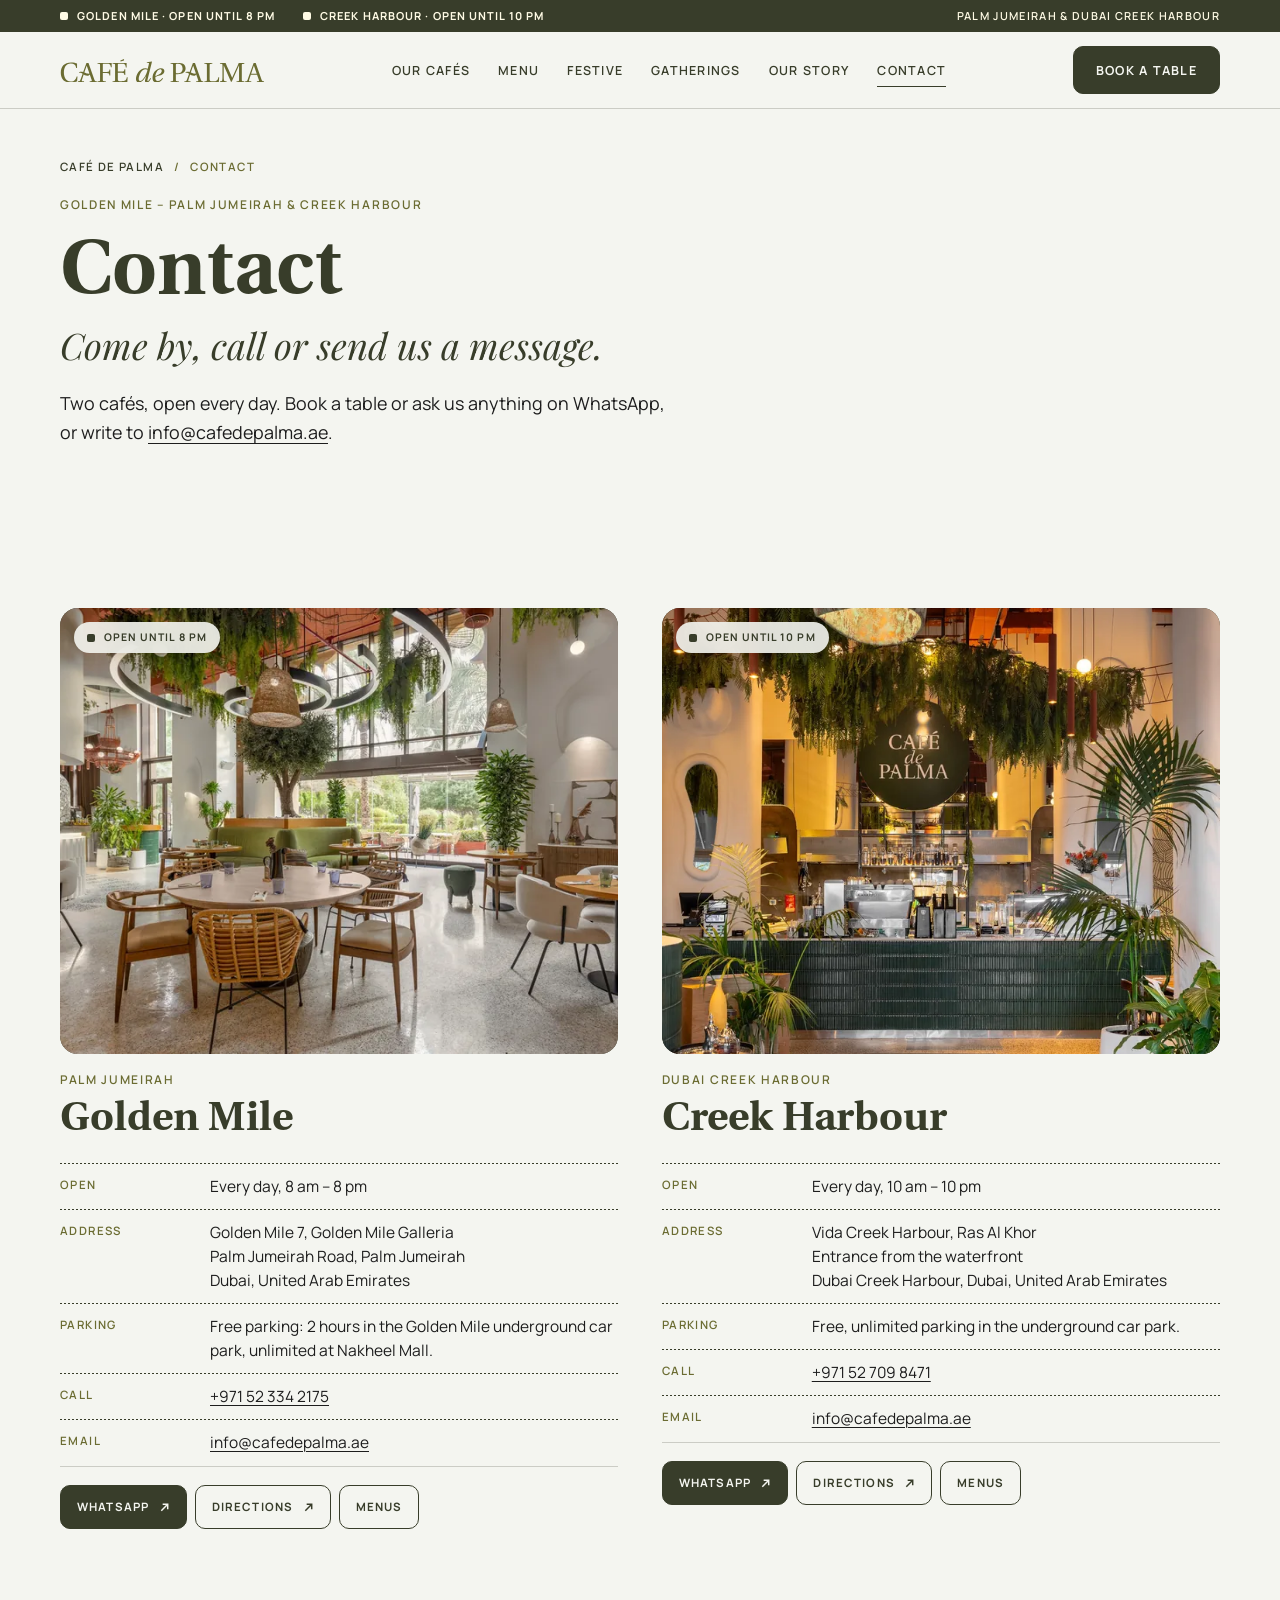
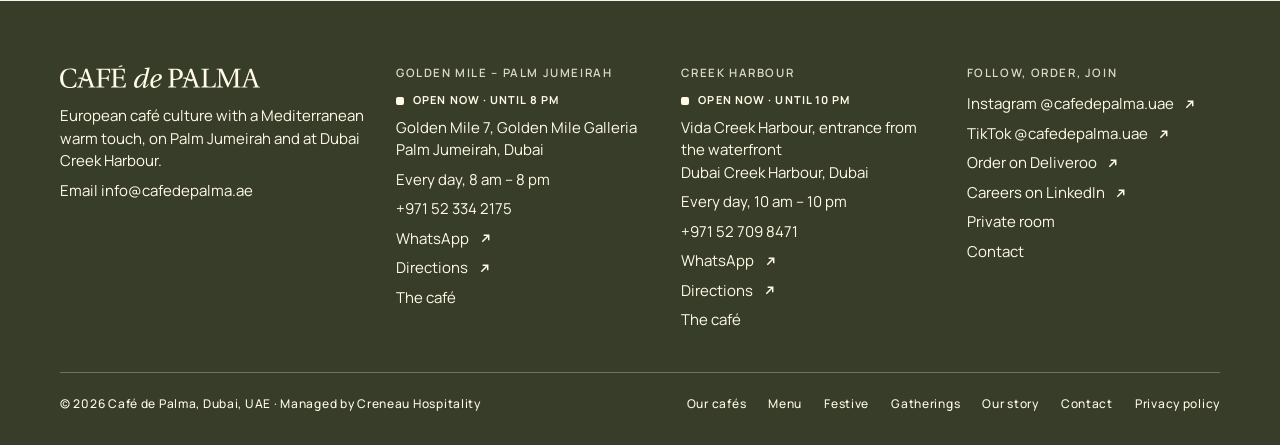
==== contact/index.html @ 95616c05 "new" ====
<!doctype html>
<html lang="en">
<head>
<meta charset="utf-8">
<meta name="viewport" content="width=device-width,initial-scale=1,viewport-fit=cover">
<title>Contact | Café de Palma Golden Mile &amp; Creek Harbour, Dubai</title>
<!-- Google tag (gtag.js) -->
<script async src="https://www.googletagmanager.com/gtag/js?id=G-DMEMDRD51P"></script>
<script>
  window.dataLayer = window.dataLayer || [];
  function gtag(){dataLayer.push(arguments);}
  gtag('js', new Date());
  gtag('config', 'G-DMEMDRD51P');
</script>
<meta name="description" content="Contact Café de Palma Dubai: opening hours, addresses, phone, WhatsApp, directions and parking for Golden Mile on Palm Jumeirah and Creek Harbour.">
<link rel="canonical" href="https://cafedepalma.ae/contact/">
<link rel="alternate" hreflang="en" href="https://cafedepalma.ae/contact/">
<link rel="alternate" hreflang="x-default" href="https://cafedepalma.ae/contact/">
<meta name="robots" content="index, follow, max-image-preview:large">
<meta name="theme-color" content="#F4F5F0">
<meta name="color-scheme" content="light">
<link rel="icon" href="/assets/icons/favicon.svg" type="image/svg+xml">
<link rel="icon" href="/assets/icons/favicon-32.png" sizes="32x32" type="image/png">
<link rel="apple-touch-icon" href="/assets/icons/apple-touch-icon.png">
<link rel="manifest" href="/site.webmanifest">
<meta name="geo.region" content="AE-DU">
<meta name="geo.placename" content="Dubai">
<meta name="format-detection" content="telephone=no">
<meta property="og:type" content="website">
<meta property="og:site_name" content="Café de Palma">
<meta property="og:locale" content="en_AE">
<meta property="og:url" content="https://cafedepalma.ae/contact/">
<meta property="og:title" content="Contact | Café de Palma Golden Mile &amp; Creek Harbour, Dubai">
<meta property="og:description" content="Contact Café de Palma Dubai: opening hours, addresses, phone, WhatsApp, directions and parking for Golden Mile on Palm Jumeirah and Creek Harbour.">
<meta property="og:image" content="https://cafedepalma.ae/assets/og/home.jpg">
<meta property="og:image:width" content="1200">
<meta property="og:image:height" content="630">
<meta property="og:image:alt" content="Café de Palma in Dubai">
<meta property="og:image:type" content="image/jpeg">
<meta name="twitter:card" content="summary_large_image">
<meta name="twitter:title" content="Contact | Café de Palma Golden Mile &amp; Creek Harbour, Dubai">
<meta name="twitter:description" content="Contact Café de Palma Dubai: opening hours, addresses, phone, WhatsApp, directions and parking for Golden Mile on Palm Jumeirah and Creek Harbour.">
<meta name="twitter:image" content="https://cafedepalma.ae/assets/og/home.jpg">
<meta name="twitter:image:alt" content="Café de Palma in Dubai">
<link rel="preload" href="/assets/fonts/heuristica-bold.woff2" as="font" type="font/woff2" crossorigin>
<link rel="preload" href="/assets/fonts/manrope-variable.woff2" as="font" type="font/woff2" crossorigin>
<link rel="stylesheet" href="/assets/cdp.css?v=1d4d2835d2">
<script defer src="/assets/cdp.js?v=1d4d2835d2"></script>
<script type="application/ld+json">
{
 "@context": "https://schema.org",
 "@graph": [
  {
   "@type": "Organization",
   "@id": "https://cafedepalma.ae/#brand",
   "name": "Café de Palma",
   "url": "https://cafedepalma.ae/",
   "logo": {
    "@type": "ImageObject",
    "url": "https://cafedepalma.ae/assets/icons/logo-512.png",
    "width": 512,
    "height": 512
   },
   "description": "An all-day café in Dubai: European café culture with a Mediterranean warm touch.",
   "email": "info@cafedepalma.ae",
   "sameAs": [
    "https://www.instagram.com/cafedepalma.uae/",
    "https://www.tiktok.com/@cafedepalma.uae",
    "https://www.linkedin.com/company/caf%C3%A9-de-palma/"
   ]
  },
  {
   "@type": "ContactPage",
   "@id": "https://cafedepalma.ae/contact/#webpage",
   "url": "https://cafedepalma.ae/contact/",
   "name": "Contact",
   "description": "Contact Café de Palma Dubai: opening hours, addresses, phone, WhatsApp, directions and parking for Golden Mile on Palm Jumeirah and Creek Harbour.",
   "inLanguage": "en",
   "isPartOf": {
    "@id": "https://cafedepalma.ae/#website"
   },
   "about": {
    "@id": "https://cafedepalma.ae/#brand"
   },
   "breadcrumb": {
    "@id": "https://cafedepalma.ae/contact/#breadcrumb"
   }
  },
  {
   "@type": "BreadcrumbList",
   "@id": "https://cafedepalma.ae/contact/#breadcrumb",
   "itemListElement": [
    {
     "@type": "ListItem",
     "position": 1,
     "name": "Café de Palma",
     "item": "https://cafedepalma.ae/"
    },
    {
     "@type": "ListItem",
     "position": 2,
     "name": "Contact",
     "item": "https://cafedepalma.ae/contact/"
    }
   ]
  },
  {
   "@type": "CafeOrCoffeeShop",
   "@id": "https://cafedepalma.ae/palm-jumeirah/#cafe",
   "name": "Café de Palma Golden Mile – Palm Jumeirah",
   "url": "https://cafedepalma.ae/palm-jumeirah/",
   "image": [
    "https://cafedepalma.ae/img/cdp-golden-mile-dining-room.webp"
   ],
   "telephone": "+971 52 334 2175",
   "email": "info@cafedepalma.ae",
   "address": {
    "@type": "PostalAddress",
    "streetAddress": "Golden Mile 7, Golden Mile Galleria",
    "addressLocality": "Dubai",
    "addressRegion": "Palm Jumeirah",
    "addressCountry": "AE"
   },
   "geo": {
    "@type": "GeoCoordinates",
    "latitude": 25.1105279,
    "longitude": 55.1428189
   },
   "hasMap": "https://maps.app.goo.gl/K9s8Z5mWeQSYeV8w6",
   "openingHoursSpecification": [
    {
     "@type": "OpeningHoursSpecification",
     "dayOfWeek": [
      "Monday",
      "Tuesday",
      "Wednesday",
      "Thursday",
      "Friday",
      "Saturday",
      "Sunday"
     ],
     "opens": "08:00",
     "closes": "20:00"
    }
   ],
   "servesCuisine": [
    "Breakfast",
    "European",
    "Mediterranean",
    "Pizza",
    "Coffee"
   ],
   "hasMenu": "https://cafedepalma.ae/menu/",
   "menu": "https://cafedepalma.ae/menu/",
   "acceptsReservations": true,
   "amenityFeature": [
    {
     "@type": "LocationFeatureSpecification",
     "name": "Terrace",
     "value": true
    },
    {
     "@type": "LocationFeatureSpecification",
     "name": "Pet-friendly",
     "value": true
    },
    {
     "@type": "LocationFeatureSpecification",
     "name": "Free parking",
     "value": true
    },
    {
     "@type": "LocationFeatureSpecification",
     "name": "Private room",
     "value": true
    }
   ],
   "brand": {
    "@id": "https://cafedepalma.ae/#brand"
   },
   "sameAs": [
    "https://www.instagram.com/cafedepalma.uae/"
   ]
  },
  {
   "@type": "CafeOrCoffeeShop",
   "@id": "https://cafedepalma.ae/creek-harbour/#cafe",
   "name": "Café de Palma Creek Harbour",
   "url": "https://cafedepalma.ae/creek-harbour/",
   "image": [
    "https://cafedepalma.ae/img/cdp-creek-harbour-coffee-bar.webp"
   ],
   "telephone": "+971 52 709 8471",
   "email": "info@cafedepalma.ae",
   "address": {
    "@type": "PostalAddress",
    "streetAddress": "Vida Creek Harbour, entrance from the waterfront",
    "addressLocality": "Dubai",
    "addressRegion": "Dubai Creek Harbour",
    "addressCountry": "AE"
   },
   "geo": {
    "@type": "GeoCoordinates",
    "latitude": 25.2050587,
    "longitude": 55.3434615
   },
   "hasMap": "https://maps.app.goo.gl/ZXc6RG2Ui1V7Mv6v5",
   "openingHoursSpecification": [
    {
     "@type": "OpeningHoursSpecification",
     "dayOfWeek": [
      "Monday",
      "Tuesday",
      "Wednesday",
      "Thursday",
      "Friday",
      "Saturday",
      "Sunday"
     ],
     "opens": "10:00",
     "closes": "22:00"
    }
   ],
   "servesCuisine": [
    "Breakfast",
    "European",
    "Mediterranean",
    "Pizza",
    "Coffee"
   ],
   "hasMenu": "https://cafedepalma.ae/menu/",
   "menu": "https://cafedepalma.ae/menu/",
   "acceptsReservations": true,
   "amenityFeature": [
    {
     "@type": "LocationFeatureSpecification",
     "name": "Waterfront terrace",
     "value": true
    },
    {
     "@type": "LocationFeatureSpecification",
     "name": "Pet-friendly",
     "value": true
    },
    {
     "@type": "LocationFeatureSpecification",
     "name": "Free parking",
     "value": true
    },
    {
     "@type": "LocationFeatureSpecification",
     "name": "Kids menu",
     "value": true
    }
   ],
   "brand": {
    "@id": "https://cafedepalma.ae/#brand"
   },
   "sameAs": [
    "https://www.instagram.com/cafedepalma.uae/"
   ]
  }
 ]
}
</script>
</head>
<body>
<a class="skip" href="#main">Skip to content</a>

<div class="strip">
  <div class="wrap">
    <div class="strip-status" aria-label="Opening status, Dubai time">
      <span class="status" data-status="golden-mile" data-status-short data-status-prefix="Golden Mile · "></span>
      <span class="status" data-status="creek-harbour" data-status-short data-status-prefix="Creek Harbour · "></span>
    </div>
    <a class="strip-link" href="/#cafes">Palm Jumeirah &amp; Dubai Creek Harbour</a>
  </div>
</div>
<header class="site-header">
  <div class="wrap">
    <a class="brand" href="/" aria-label="Café de Palma, home"><svg xmlns="http://www.w3.org/2000/svg" viewBox="657.94 504.87 605.07 70.1" width="226" height="26" aria-hidden="true" focusable="false"><g fill="currentColor"><path d="M 1074.984 566.367 L 1057.433 516.464 L 1051.304 516.464 L 1042.609 540.960 C 1042.308 541.843 1041.976 542.781 1041.617 543.746 C 1032.425 540.683 1028.699 544.988 1028.699 544.988 L 1030.464 546.753 C 1030.464 546.753 1033.722 544.324 1039.933 548.464 C 1037.890 554.226 1035.628 560.492 1033.640 565.648 C 1031.902 570.117 1031.156 571.109 1025.941 571.359 L 1025.941 573.757 L 1044.156 573.757 L 1044.156 571.359 L 1039.878 570.917 C 1037.394 570.667 1037.144 569.839 1037.808 567.605 C 1039.214 562.640 1040.953 557.511 1042.859 551.636 L 1043.109 550.917 C 1043.410 551.113 1056.273 559.304 1061.156 550.863 L 1061.406 551.636 L 1066.953 567.441 C 1067.781 569.839 1067.367 570.75 1064.718 571 L 1060.992 571.332 L 1060.992 573.730 L 1082.191 573.730 L 1082.191 571.332 C 1077.386 570.917 1076.476 570.667 1074.984 566.367 Z M 1045.039 545.097 C 1047.386 538.007 1049.812 531.085 1051.968 524.796 L 1052.214 524.796 L 1060.218 547.882 C 1060.027 548.023 1056.382 550.449 1045.039 545.097 Z M 1045.039 545.097 "></path><path d="M 758.046 566.367 L 740.496 516.464 L 734.367 516.464 L 725.671 540.960 C 725.367 541.843 725.039 542.781 724.679 543.746 C 715.488 540.683 711.761 544.988 711.761 544.988 L 713.527 546.753 C 713.527 546.753 716.785 544.324 722.996 548.464 C 720.953 554.226 718.691 560.492 716.703 565.648 C 714.964 570.117 714.218 571.109 709.003 571.359 L 709.003 573.757 L 727.218 573.757 L 727.218 571.359 L 722.914 570.945 C 720.429 570.695 720.179 569.867 720.843 567.632 C 722.25 562.667 723.988 557.539 725.894 551.664 L 726.140 550.945 C 726.445 551.140 739.308 559.332 744.191 550.890 L 744.441 551.664 L 749.988 567.468 C 750.816 569.867 750.402 570.781 747.753 571.027 L 744.027 571.359 L 744.027 573.757 L 765.25 573.757 L 765.25 571.359 C 760.449 570.917 759.539 570.667 758.046 566.367 Z M 728.101 545.097 C 730.449 538.007 732.875 531.085 735.031 524.796 L 735.277 524.796 L 743.281 547.882 C 743.089 548.023 739.472 550.449 728.101 545.097 Z M 728.101 545.097 "></path><path d="M 687.832 572.070 C 670.773 572.070 667.214 555.273 667.214 545.257 C 667.214 531.687 672.597 518.117 687.996 518.117 C 696.445 518.117 702.324 521.589 703.894 531.355 L 706.378 531.355 L 706.378 518.445 C 702.652 516.707 696.359 515.218 688.824 515.218 C 678.640 515.218 670.445 518.199 665.476 523.742 C 660.757 529.039 657.941 536.156 657.941 545.507 C 657.941 555.187 660.839 562.968 665.808 567.933 C 670.941 573.062 679.054 574.968 688.328 574.968 C 694.953 574.968 702.570 573.148 706.546 570.996 L 707.703 557.175 L 705.218 557.175 C 702.902 565.781 698.679 572.070 687.832 572.070 Z M 687.832 572.070 "></path><path d="M 767.460 518.863 C 774.746 519.359 774.910 519.527 774.910 524.160 L 774.910 566.035 C 774.910 570.667 774.746 570.832 767.460 571.332 L 767.460 573.730 L 791.886 573.730 L 791.886 571.332 C 783.355 570.832 783.109 570.667 783.109 566.035 L 783.109 546.667 L 794.699 546.667 C 801.738 546.667 802.070 548.656 802.816 553.953 L 805.300 553.953 L 805.300 536.242 L 802.816 536.242 C 802.070 541.539 801.738 543.523 794.699 543.523 L 783.109 543.523 L 783.109 522.339 C 783.109 519.609 783.441 519.359 786.171 519.359 L 794.371 519.359 C 803.972 519.359 805.878 521.265 807.039 529.703 L 809.523 529.703 L 809.523 516.464 L 767.460 516.464 Z M 767.460 518.863 "></path><path d="M 838.503 570.832 C 834.613 570.832 831.632 570.667 829.890 570.007 C 828.152 569.261 827.824 567.855 827.824 563.800 L 827.824 545.511 L 839.414 545.511 C 846.453 545.511 846.785 547.496 847.531 552.710 L 850.011 552.710 L 850.011 535.25 L 847.531 535.25 C 846.785 540.378 846.453 542.367 839.414 542.367 L 827.824 542.367 L 827.824 522.339 C 827.824 519.691 828.238 519.359 830.886 519.359 L 839 519.359 C 848.441 519.359 850.343 521.429 851.503 530.035 L 853.988 530.035 L 853.988 516.464 L 812.171 516.464 L 812.171 518.863 C 819.460 519.359 819.625 519.527 819.625 524.160 L 819.625 566.035 C 819.625 570.667 819.460 570.832 812.171 571.332 L 812.171 573.730 L 856.058 573.730 L 857.050 559.414 L 854.566 559.414 C 852.664 569.511 848.937 570.832 838.503 570.832 Z M 838.503 570.832 "></path><path d="M 835.246 509.625 L 835.882 511.968 L 845.957 509.265 L 846.371 504.878 Z M 835.246 509.625 "></path><path d="M 917.191 570.425 C 915.535 570.425 915.703 568.523 916.363 565.875 L 929.445 512.746 L 929.031 512.332 L 914.292 514.320 L 913.796 516.222 L 918.765 516.718 C 920.753 516.882 920.917 517.464 920.257 520.113 L 917.109 533.433 L 916.945 533.601 C 915.371 532.773 912.804 532.195 909.988 532.195 C 890.695 532.195 881.835 553.792 881.835 563.804 C 881.835 569.183 883.410 574.730 890.117 574.730 C 899.636 574.730 907.007 564.550 911.894 555.695 L 912.058 555.695 L 909.324 565.542 C 907.671 571.417 908.910 574.812 913.136 574.730 C 919.179 574.730 923.816 569.101 926.632 562.812 L 924.644 561.652 C 923.152 564.550 919.511 570.425 917.191 570.425 Z M 908 557.765 C 904.027 564.218 898.562 570.425 894.171 570.425 C 891.523 570.425 890.035 568.191 890.035 564.468 C 890.035 555.531 897.238 535.089 910.484 535.089 C 913.050 535.089 915.207 535.835 916.199 536.746 C 914.957 543.117 912.222 550.894 908 557.765 Z M 908 557.765 "></path><path d="M 1023.070 519.773 C 1019.093 517.292 1013.796 516.464 1008 516.464 L 984.898 516.464 L 984.898 518.863 C 992.183 519.359 992.347 519.527 992.347 524.160 L 992.347 566.035 C 992.347 570.667 992.183 570.832 984.898 571.332 L 984.898 573.730 L 1009.324 573.730 L 1009.324 571.332 C 1000.796 570.832 1000.546 570.667 1000.546 566.035 L 1000.546 550.226 L 1005.265 550.226 C 1009.074 550.226 1012.800 549.898 1015.863 549.152 C 1022.238 547.496 1029.527 543.027 1029.527 532.683 C 1029.527 526.394 1026.796 522.089 1023.070 519.773 Z M 1006.675 547.332 C 1001.789 547.332 1000.546 547.167 1000.546 544.105 L 1000.546 522.421 C 1000.546 520.105 1001.457 519.359 1006.839 519.359 C 1015.367 519.359 1020.585 524.242 1020.585 533.261 C 1020.585 543.609 1013.796 547.332 1006.675 547.332 Z M 1006.675 547.332 "></path><path d="M 1112.078 570.832 C 1107.937 570.832 1104.957 570.667 1103.218 570.007 C 1101.480 569.261 1101.148 567.855 1101.148 563.800 L 1101.148 524.160 C 1101.148 519.527 1101.398 519.359 1109.097 518.863 L 1109.097 516.464 L 1085.5 516.464 L 1085.5 518.863 C 1092.785 519.359 1092.953 519.527 1092.953 524.160 L 1092.953 566.035 C 1092.953 570.667 1092.785 570.832 1085.5 571.332 L 1085.5 573.730 L 1128.472 573.730 L 1129.468 558.917 L 1126.984 558.917 C 1125.328 569.757 1120.773 570.832 1112.078 570.832 Z M 1112.078 570.832 "></path><path d="M 1178.179 538.394 L 1168.242 560.574 L 1168.078 560.574 L 1158.304 538.476 C 1155.078 531.113 1151.601 523.828 1148.617 516.464 L 1131.808 516.464 L 1131.808 518.863 C 1139.097 519.359 1139.261 519.527 1139.261 524.160 L 1139.261 556.929 C 1139.261 561.316 1139.097 564.460 1138.683 567.191 C 1138.187 570.667 1136.199 571 1131.894 571.332 L 1131.894 573.730 L 1151.515 573.730 L 1151.515 571.332 C 1146.136 570.917 1144.148 570.667 1143.652 567.191 C 1143.238 564.460 1143.070 561.316 1143.070 556.929 L 1143.070 524.078 L 1143.238 524.078 L 1164.597 572.738 L 1166.835 572.738 L 1188.445 524.078 L 1188.695 524.078 L 1188.695 566.035 C 1188.695 570.667 1188.527 570.832 1181.242 571.332 L 1181.242 573.730 L 1204.343 573.730 L 1204.343 571.332 C 1197.140 570.832 1196.890 570.667 1196.890 566.035 L 1196.890 524.160 C 1196.890 519.527 1197.140 519.359 1204.343 518.863 L 1204.343 516.464 L 1187.699 516.464 C 1184.886 523.828 1181.492 531.113 1178.179 538.394 Z M 1178.179 538.394 "></path><path d="M 1255.800 566.363 L 1238.246 516.464 L 1232.117 516.464 L 1223.421 540.960 C 1220.855 548.160 1217.378 558.089 1214.480 565.621 C 1212.742 570.089 1211.996 571.082 1206.781 571.332 L 1206.781 573.730 L 1224.996 573.730 L 1224.996 571.332 L 1220.691 570.917 C 1218.207 570.667 1217.957 569.839 1218.621 567.605 C 1220.027 562.640 1221.765 557.511 1223.671 551.636 L 1242.218 551.636 L 1247.765 567.441 C 1248.593 569.839 1248.179 570.75 1245.531 571 L 1241.804 571.332 L 1241.804 573.730 L 1263.003 573.730 L 1263.003 571.332 C 1258.199 570.917 1257.289 570.667 1255.800 566.363 Z M 1224.746 548.492 C 1227.398 540.214 1230.296 532.105 1232.781 524.824 L 1233.027 524.824 L 1241.226 548.492 Z M 1224.746 548.492 "></path><path d="M 948.628 554.871 C 954.093 554.070 958.511 551.585 958.511 551.585 C 960.359 550.539 961.742 549.464 962.898 548.414 C 965.796 545.519 966.378 542.789 966.378 540.468 C 966.378 536.085 962.898 532.195 956.109 532.195 C 948.656 532.195 942.531 536 937.976 541.628 C 933.589 547.007 931.105 554.207 931.105 561.160 C 931.105 572.746 938.640 574.730 943.441 574.730 C 949.484 574.730 956.773 572.082 962.402 562.898 L 960.5 561.242 C 957.519 565.132 953.046 570.675 946.835 570.675 C 941.316 570.675 939.496 566.179 939.300 560.136 C 939.410 559.945 941.730 555.890 948.628 554.871 Z M 939.437 556.964 C 939.437 556.937 939.437 556.937 939.437 556.910 C 939.437 556.855 939.437 556.800 939.437 556.746 C 939.437 556.718 939.437 556.691 939.437 556.664 C 939.437 556.605 939.437 556.523 939.437 556.441 C 939.496 555.753 939.632 554.539 939.964 552.578 C 941.949 543.449 947.691 535.089 953.765 535.089 C 956.660 535.089 958.566 537.078 958.566 539.972 C 958.566 542.015 957.933 544.140 956.496 546.152 C 956.496 546.152 954.593 549.628 948.574 551.613 C 943.605 553.269 941.289 555.144 939.437 557.160 C 939.437 557.105 939.437 557.046 939.437 556.964 Z M 939.437 556.964 "></path></g></svg></a>
    <nav class="site-nav" id="site-nav" aria-label="Main">
      <a href="/#cafes">Our cafés</a>
      <a href="/menu/">Menu</a>
      <a href="/halloween/" data-show-until="2026-10-31">Halloween</a>
      <a href="/festive/">Festive</a>
      <a href="/gatherings/">Gatherings</a>
      <a href="/our-story/">Our story</a>
      <a href="/contact/" aria-current="page">Contact</a>
    </nav>
    <div class="header-actions">
      <a class="btn" href="/#cafes" data-open-book><span>Book<span class="long"> a table</span></span></a>
      <button class="nav-toggle" type="button" aria-expanded="false" aria-controls="site-nav">
        <span class="sr-only">Menu</span>
        <svg width="22" height="16" viewBox="0 0 22 16" aria-hidden="true" focusable="false"><path d="M0 1h22M0 8h22M0 15h22" stroke="currentColor" stroke-width="1.6" fill="none"/></svg>
      </button>
    </div>
  </div>
</header>
<main id="main" tabindex="-1">
  <section class="page-hero page-hero--slim" aria-labelledby="h-contact">
    <div class="wrap">
      <div class="hero-copy">
        <nav class="crumbs" aria-label="Breadcrumb"><a href="/">Café de Palma</a><span aria-hidden="true">/</span><span aria-current="page">Contact</span></nav>
        <p class="eyebrow">Golden Mile – Palm Jumeirah &amp; Creek Harbour</p>
        <h1 class="lockup " id="h-contact"><span class="lockup__upper">Contact</span><span class="lockup__lower">Come by, call or send us a message.</span></h1>
        <p class="lead">Two cafés, open every day. Book a table or ask us anything on WhatsApp, or write to <a href="mailto:info@cafedepalma.ae">info@cafedepalma.ae</a>.</p>
      </div>
    </div>
  </section>

  <section class="sec sec--flush" aria-label="Our cafés">
    <div class="wrap cafes">
      <article class="contact-card" aria-labelledby="c-golden-mile" data-reveal>
        <a class="cafe-photo" href="/palm-jumeirah/" tabindex="-1" aria-hidden="true"><img class="ph" src="/img/cdp-golden-mile-dining-room.webp" srcset="/img/cdp-golden-mile-dining-room-720.webp 720w, /img/cdp-golden-mile-dining-room.webp 1600w" sizes="(max-width:900px) 100vw, 50vw" width="1600" height="1133" alt="" loading="lazy" decoding="async" style="--pos:50% 42%"><span class="chip status" data-status="golden-mile" data-status-short></span></a>
        <div class="stack-sm">
          <p class="eyebrow">Palm Jumeirah</p>
          <h2 class="cafe-title" id="c-golden-mile"><a href="/palm-jumeirah/">Golden Mile</a></h2>
        </div>
        <dl class="facts">
          <div><dt>Open</dt><dd>Every day, 8 am – 8 pm</dd></div>
          <div><dt>Address</dt><dd><address>Golden Mile 7, Golden Mile Galleria<br>Palm Jumeirah Road, Palm Jumeirah<br>Dubai, United Arab Emirates</address></dd></div>
          <div><dt>Parking</dt><dd>Free parking: 2 hours in the Golden Mile underground car park, unlimited at Nakheel Mall.</dd></div>
          <div><dt>Call</dt><dd><a href="tel:+971523342175">+971 52 334 2175</a></dd></div>
          <div><dt>Email</dt><dd><a href="mailto:info@cafedepalma.ae">info@cafedepalma.ae</a></dd></div>
        </dl>
        <div class="actions actions--tight">
          <a class="btn btn-sm" href="https://wa.me/971523342175?text=Hello%20Caf%C3%A9%20de%20Palma%2C%20I%20would%20like%20to%20book%20a%20table%20at%20Golden%20Mile%20%E2%80%93%20Palm%20Jumeirah." target="_blank" rel="noopener">WhatsApp<svg class="ext" viewBox="0 0 12 12" width="11" height="11" aria-hidden="true" focusable="false"><path d="M4 2.5h5.5V8M9.5 2.5 2.5 9.5" fill="none" stroke="currentColor" stroke-width="1.6"/></svg><span class="sr-only"> (opens in a new tab)</span></a>
          <a class="btn btn-line btn-sm" href="https://maps.app.goo.gl/K9s8Z5mWeQSYeV8w6" target="_blank" rel="noopener">Directions<svg class="ext" viewBox="0 0 12 12" width="11" height="11" aria-hidden="true" focusable="false"><path d="M4 2.5h5.5V8M9.5 2.5 2.5 9.5" fill="none" stroke="currentColor" stroke-width="1.6"/></svg><span class="sr-only"> (opens in a new tab)</span></a>
          <a class="btn btn-line btn-sm" href="/menu/#menu-golden-mile">Menus</a>
        </div>
      </article>
      <article class="contact-card" aria-labelledby="c-creek-harbour" data-reveal>
        <a class="cafe-photo" href="/creek-harbour/" tabindex="-1" aria-hidden="true"><img class="ph" src="/img/cdp-creek-harbour-coffee-bar.webp" srcset="/img/cdp-creek-harbour-coffee-bar-720.webp 720w, /img/cdp-creek-harbour-coffee-bar.webp 1200w" sizes="(max-width:900px) 100vw, 50vw" width="1200" height="1733" alt="" loading="lazy" decoding="async" style="--pos:50% 42%"><span class="chip status" data-status="creek-harbour" data-status-short></span></a>
        <div class="stack-sm">
          <p class="eyebrow">Dubai Creek Harbour</p>
          <h2 class="cafe-title" id="c-creek-harbour"><a href="/creek-harbour/">Creek Harbour</a></h2>
        </div>
        <dl class="facts">
          <div><dt>Open</dt><dd>Every day, 10 am – 10 pm</dd></div>
          <div><dt>Address</dt><dd><address>Vida Creek Harbour, Ras Al Khor<br>Entrance from the waterfront<br>Dubai Creek Harbour, Dubai, United Arab Emirates</address></dd></div>
          <div><dt>Parking</dt><dd>Free, unlimited parking in the underground car park.</dd></div>
          <div><dt>Call</dt><dd><a href="tel:+971527098471">+971 52 709 8471</a></dd></div>
          <div><dt>Email</dt><dd><a href="mailto:info@cafedepalma.ae">info@cafedepalma.ae</a></dd></div>
        </dl>
        <div class="actions actions--tight">
          <a class="btn btn-sm" href="https://wa.me/971527098471?text=Hello%20Caf%C3%A9%20de%20Palma%2C%20I%20would%20like%20to%20book%20a%20table%20at%20Creek%20Harbour." target="_blank" rel="noopener">WhatsApp<svg class="ext" viewBox="0 0 12 12" width="11" height="11" aria-hidden="true" focusable="false"><path d="M4 2.5h5.5V8M9.5 2.5 2.5 9.5" fill="none" stroke="currentColor" stroke-width="1.6"/></svg><span class="sr-only"> (opens in a new tab)</span></a>
          <a class="btn btn-line btn-sm" href="https://maps.app.goo.gl/ZXc6RG2Ui1V7Mv6v5" target="_blank" rel="noopener">Directions<svg class="ext" viewBox="0 0 12 12" width="11" height="11" aria-hidden="true" focusable="false"><path d="M4 2.5h5.5V8M9.5 2.5 2.5 9.5" fill="none" stroke="currentColor" stroke-width="1.6"/></svg><span class="sr-only"> (opens in a new tab)</span></a>
          <a class="btn btn-line btn-sm" href="/menu/#menu-creek-harbour">Menus</a>
        </div>
      </article>
    </div>
  </section>


</main>

<footer class="site-footer" id="contact">
  <div class="wrap">
    <div class="foot-grid">
      <div class="foot-col">
        <img class="logo" src="/assets/logo/cafe-de-palma-logotype-cream.svg" alt="Café de Palma" width="200" height="23" loading="lazy">
        <p>European café culture with a Mediterranean warm touch, on Palm Jumeirah and at Dubai Creek Harbour.</p>
        <span>Email <span class="select-all">info@cafedepalma.ae</span></span>
      </div>
      <div class="foot-col">
        <h2>Golden Mile – Palm Jumeirah</h2>
        <p class="status" data-status="golden-mile"></p>
        <address>Golden Mile 7, Golden Mile Galleria<br>Palm Jumeirah, Dubai</address>
        <span>Every day, 8 am – 8 pm</span>
        <a href="tel:+971523342175">+971 52 334 2175</a>
        <a href="https://wa.me/971523342175" target="_blank" rel="noopener">WhatsApp<svg class="ext" viewBox="0 0 12 12" width="11" height="11" aria-hidden="true" focusable="false"><path d="M4 2.5h5.5V8M9.5 2.5 2.5 9.5" fill="none" stroke="currentColor" stroke-width="1.6"/></svg><span class="sr-only"> (opens in a new tab)</span></a>
        <a href="https://maps.app.goo.gl/K9s8Z5mWeQSYeV8w6" target="_blank" rel="noopener">Directions<svg class="ext" viewBox="0 0 12 12" width="11" height="11" aria-hidden="true" focusable="false"><path d="M4 2.5h5.5V8M9.5 2.5 2.5 9.5" fill="none" stroke="currentColor" stroke-width="1.6"/></svg><span class="sr-only"> (opens in a new tab)</span></a>
        <a href="/palm-jumeirah/">The café</a>
      </div>
      <div class="foot-col">
        <h2>Creek Harbour</h2>
        <p class="status" data-status="creek-harbour"></p>
        <address>Vida Creek Harbour, entrance from the waterfront<br>Dubai Creek Harbour, Dubai</address>
        <span>Every day, 10 am – 10 pm</span>
        <a href="tel:+971527098471">+971 52 709 8471</a>
        <a href="https://wa.me/971527098471" target="_blank" rel="noopener">WhatsApp<svg class="ext" viewBox="0 0 12 12" width="11" height="11" aria-hidden="true" focusable="false"><path d="M4 2.5h5.5V8M9.5 2.5 2.5 9.5" fill="none" stroke="currentColor" stroke-width="1.6"/></svg><span class="sr-only"> (opens in a new tab)</span></a>
        <a href="https://maps.app.goo.gl/ZXc6RG2Ui1V7Mv6v5" target="_blank" rel="noopener">Directions<svg class="ext" viewBox="0 0 12 12" width="11" height="11" aria-hidden="true" focusable="false"><path d="M4 2.5h5.5V8M9.5 2.5 2.5 9.5" fill="none" stroke="currentColor" stroke-width="1.6"/></svg><span class="sr-only"> (opens in a new tab)</span></a>
        <a href="/creek-harbour/">The café</a>
      </div>
      <div class="foot-col">
        <h2>Follow, order, join</h2>
        <a href="https://www.instagram.com/cafedepalma.uae/" target="_blank" rel="noopener">Instagram @cafedepalma.uae<svg class="ext" viewBox="0 0 12 12" width="11" height="11" aria-hidden="true" focusable="false"><path d="M4 2.5h5.5V8M9.5 2.5 2.5 9.5" fill="none" stroke="currentColor" stroke-width="1.6"/></svg><span class="sr-only"> (opens in a new tab)</span></a>
        <a href="https://www.tiktok.com/@cafedepalma.uae" target="_blank" rel="noopener">TikTok @cafedepalma.uae<svg class="ext" viewBox="0 0 12 12" width="11" height="11" aria-hidden="true" focusable="false"><path d="M4 2.5h5.5V8M9.5 2.5 2.5 9.5" fill="none" stroke="currentColor" stroke-width="1.6"/></svg><span class="sr-only"> (opens in a new tab)</span></a>
        <a href="https://deliveroo.ae/menu/dubai/the-palm/cafe-de-palma" target="_blank" rel="noopener">Order on Deliveroo<svg class="ext" viewBox="0 0 12 12" width="11" height="11" aria-hidden="true" focusable="false"><path d="M4 2.5h5.5V8M9.5 2.5 2.5 9.5" fill="none" stroke="currentColor" stroke-width="1.6"/></svg><span class="sr-only"> (opens in a new tab)</span></a>
        <a href="https://www.linkedin.com/company/caf%C3%A9-de-palma/" target="_blank" rel="noopener">Careers on LinkedIn<svg class="ext" viewBox="0 0 12 12" width="11" height="11" aria-hidden="true" focusable="false"><path d="M4 2.5h5.5V8M9.5 2.5 2.5 9.5" fill="none" stroke="currentColor" stroke-width="1.6"/></svg><span class="sr-only"> (opens in a new tab)</span></a>
        <a href="/gatherings/">Private room</a>
        <a href="/contact/">Contact</a>
      </div>
    </div>
    <div class="foot-bottom">
      <span>&copy; <span data-year>2026</span> Café de Palma, Dubai, UAE &middot; Managed by Creneau Hospitality</span>
      <nav aria-label="Footer">
        <a href="/#cafes">Our cafés</a>
        <a href="/menu/">Menu</a>
        <a href="/halloween/" data-show-until="2026-10-31">Halloween</a>
        <a href="/festive/">Festive</a>
        <a href="/gatherings/">Gatherings</a>
        <a href="/our-story/">Our story</a>
        <a href="/contact/">Contact</a>
        <a href="https://cafedepalma.ae/privacy-policy/">Privacy policy</a>
      </nav>
    </div>
  </div>
</footer>
<dialog class="book" id="book-dialog" aria-labelledby="book-title">
  <div class="book-head">
    <div class="stack-sm">
      <p class="eyebrow">Book a table</p>
      <h2 id="book-title">Choose your café</h2>
    </div>
    <button class="close-x" type="button" data-close-dialog aria-label="Close">
      <svg width="16" height="16" viewBox="0 0 16 16" aria-hidden="true" focusable="false"><path d="M2 2l12 12M14 2L2 14" stroke="currentColor" stroke-width="1.6" fill="none"/></svg>
    </button>
  </div>
  <p class="book-topic" id="book-topic" hidden></p>
  <ul class="book-list">
    <li class="book-row">
      <img class="book-thumb" src="/img/cdp-golden-mile-dining-room-720.webp" alt="" width="84" height="84" loading="lazy" decoding="async">
      <div class="stack-sm">
        <p class="book-name">Golden Mile</p>
        <p class="book-meta">Palm Jumeirah · every day, 8 am – 8 pm</p>
        <p class="status" data-status="golden-mile"></p>
      </div>
      <div class="book-acts">
        <a class="btn btn-sm" href="https://wa.me/971523342175?text=Hello%20Caf%C3%A9%20de%20Palma%2C%20I%20would%20like%20to%20book%20a%20table%20at%20Golden%20Mile%20%E2%80%93%20Palm%20Jumeirah." target="_blank" rel="noopener" data-wa-book="golden-mile">Book on WhatsApp<svg class="ext" viewBox="0 0 12 12" width="11" height="11" aria-hidden="true" focusable="false"><path d="M4 2.5h5.5V8M9.5 2.5 2.5 9.5" fill="none" stroke="currentColor" stroke-width="1.6"/></svg><span class="sr-only"> (opens in a new tab)</span></a>
        <a class="btn btn-line btn-sm" href="tel:+971523342175">Call +971 52 334 2175</a>
      </div>
    </li>
    <li class="book-row">
      <img class="book-thumb" src="/img/cdp-creek-harbour-coffee-bar-720.webp" alt="" width="84" height="84" loading="lazy" decoding="async">
      <div class="stack-sm">
        <p class="book-name">Creek Harbour</p>
        <p class="book-meta">Dubai Creek Harbour · every day, 10 am – 10 pm</p>
        <p class="status" data-status="creek-harbour"></p>
      </div>
      <div class="book-acts">
        <a class="btn btn-sm" href="https://wa.me/971527098471?text=Hello%20Caf%C3%A9%20de%20Palma%2C%20I%20would%20like%20to%20book%20a%20table%20at%20Creek%20Harbour." target="_blank" rel="noopener" data-wa-book="creek-harbour">Book on WhatsApp<svg class="ext" viewBox="0 0 12 12" width="11" height="11" aria-hidden="true" focusable="false"><path d="M4 2.5h5.5V8M9.5 2.5 2.5 9.5" fill="none" stroke="currentColor" stroke-width="1.6"/></svg><span class="sr-only"> (opens in a new tab)</span></a>
        <a class="btn btn-line btn-sm" href="tel:+971527098471">Call +971 52 709 8471</a>
      </div>
    </li>
  </ul>
  <p class="book-foot">Booking for 10 or more? See <a href="/gatherings/">Gatherings</a> for the private room at Golden Mile – Palm Jumeirah.</p>
</dialog>
<script id="cdp-data" type="application/json">{"title": "Contact | Café de Palma Golden Mile & Creek Harbour, Dubai", "gtm": "GTM-M4FKT5CL", "cafes": {"golden-mile": {"name": "Golden Mile – Palm Jumeirah", "tz": "Asia/Dubai", "week": [[480, 1200], [480, 1200], [480, 1200], [480, 1200], [480, 1200], [480, 1200], [480, 1200]], "wa": "971523342175", "phone": "+971 52 334 2175"}, "creek-harbour": {"name": "Creek Harbour", "tz": "Asia/Dubai", "week": [[600, 1320], [600, 1320], [600, 1320], [600, 1320], [600, 1320], [600, 1320], [600, 1320]], "wa": "971527098471", "phone": "+971 52 709 8471"}}, "gatherings": {"private-room": {"cafe": "golden-mile", "label": "the private room at Golden Mile – Palm Jumeirah"}}, "pages": {"golden-mile-1": {"src": "/img/menus/cdp-menu-golden-mile-1.webp", "w": 1600, "h": 2525, "menu": "breakfast", "small": "/img/menus/cdp-menu-golden-mile-1-760.webp"}, "golden-mile-2": {"src": "/img/menus/cdp-menu-golden-mile-2.webp", "w": 1600, "h": 2525, "menu": "main", "small": "/img/menus/cdp-menu-golden-mile-2-760.webp"}, "golden-mile-3": {"src": "/img/menus/cdp-menu-golden-mile-3.webp", "w": 1600, "h": 2524, "menu": "drinks", "small": "/img/menus/cdp-menu-golden-mile-3-760.webp"}, "golden-mile-4": {"src": "/img/menus/cdp-menu-golden-mile-4.webp", "w": 1600, "h": 2524, "menu": "drinks", "small": "/img/menus/cdp-menu-golden-mile-4-760.webp"}, "golden-mile-5": {"src": "/img/menus/cdp-menu-golden-mile-5.webp", "w": 1600, "h": 2266, "menu": "kids", "small": "/img/menus/cdp-menu-golden-mile-5-760.webp"}, "golden-mile-6": {"src": "/img/menus/cdp-menu-golden-mile-6.webp", "w": 1600, "h": 2266, "menu": "kids", "small": "/img/menus/cdp-menu-golden-mile-6-760.webp"}, "creek-harbour-1": {"src": "/img/menus/cdp-menu-creek-harbour-1.webp", "w": 1600, "h": 2526, "menu": "cover", "small": "/img/menus/cdp-menu-creek-harbour-1-760.webp"}, "creek-harbour-2": {"src": "/img/menus/cdp-menu-creek-harbour-2.webp", "w": 1600, "h": 2526, "menu": "breakfast", "small": "/img/menus/cdp-menu-creek-harbour-2-760.webp"}, "creek-harbour-3": {"src": "/img/menus/cdp-menu-creek-harbour-3.webp", "w": 1600, "h": 2526, "menu": "breakfast", "small": "/img/menus/cdp-menu-creek-harbour-3-760.webp"}, "creek-harbour-4": {"src": "/img/menus/cdp-menu-creek-harbour-4.webp", "w": 1600, "h": 2526, "menu": "main", "small": "/img/menus/cdp-menu-creek-harbour-4-760.webp"}, "creek-harbour-5": {"src": "/img/menus/cdp-menu-creek-harbour-5.webp", "w": 1600, "h": 2526, "menu": "main", "small": "/img/menus/cdp-menu-creek-harbour-5-760.webp"}, "creek-harbour-6": {"src": "/img/menus/cdp-menu-creek-harbour-6.webp", "w": 1600, "h": 2526, "menu": "drinks", "small": "/img/menus/cdp-menu-creek-harbour-6-760.webp"}, "creek-harbour-7": {"src": "/img/menus/cdp-menu-creek-harbour-7.webp", "w": 1600, "h": 2526, "menu": "drinks", "small": "/img/menus/cdp-menu-creek-harbour-7-760.webp"}, "creek-harbour-8": {"src": "/img/menus/cdp-menu-creek-harbour-8.webp", "w": 1600, "h": 2526, "menu": "drinks", "small": "/img/menus/cdp-menu-creek-harbour-8-760.webp"}, "creek-harbour-9": {"src": "/img/menus/cdp-menu-creek-harbour-9.webp", "w": 1600, "h": 2266, "menu": "kids", "small": "/img/menus/cdp-menu-creek-harbour-9-760.webp"}, "creek-harbour-10": {"src": "/img/menus/cdp-menu-creek-harbour-10.webp", "w": 1600, "h": 2266, "menu": "kids", "small": "/img/menus/cdp-menu-creek-harbour-10-760.webp"}}, "books": {"golden-mile": {"name": "Golden Mile", "menus": [["breakfast", "Breakfast"], ["main", "Main menu"], ["drinks", "Drinks"], ["kids", "Kids"]], "pages": ["golden-mile-1", "golden-mile-2", "golden-mile-3", "golden-mile-4", "golden-mile-5", "golden-mile-6"], "spreads": [[0, 1], [2, 3], [4, 5]], "starts": {"breakfast": 0, "main": 1, "drinks": 2, "kids": 4}, "pdfs": {"breakfast": "/menus/cafe-de-palma-golden-mile-food-menu.pdf", "main": "/menus/cafe-de-palma-golden-mile-food-menu.pdf", "drinks": "/menus/cafe-de-palma-golden-mile-drinks-menu.pdf", "kids": "/menus/cafe-de-palma-golden-mile-kids-menu.pdf"}}, "creek-harbour": {"name": "Creek Harbour", "menus": [["breakfast", "Breakfast"], ["main", "Main menu"], ["drinks", "Drinks"], ["kids", "Kids"]], "pages": ["creek-harbour-1", "creek-harbour-2", "creek-harbour-3", "creek-harbour-4", "creek-harbour-5", "creek-harbour-6", "creek-harbour-7", "creek-harbour-8", "creek-harbour-9", "creek-harbour-10"], "spreads": [[0], [1, 2], [3, 4], [5, 6], [7], [8, 9]], "starts": {"breakfast": 1, "main": 3, "drinks": 5, "kids": 8}, "pdfs": {"cover": "/menus/cafe-de-palma-creek-harbour-menu.pdf", "breakfast": "/menus/cafe-de-palma-creek-harbour-menu.pdf", "main": "/menus/cafe-de-palma-creek-harbour-menu.pdf", "drinks": "/menus/cafe-de-palma-creek-harbour-menu.pdf", "kids": "/menus/cafe-de-palma-creek-harbour-kids-menu.pdf"}}}}</script>
</body>
</html>
---- assets/cdp.css ----
/* =========================================================================
   Café de Palma website
   Layout concept: the April 2026 concept presentation as a website. Paper pages with Heuristica Bold
   titles over Playfair italic lines, the cafés' own daylight photography cropped square, one arch-framed
   photograph per page (the A monogram's 108 × 151 arch), olive panels and white caption bars across
   photographs, dotted rules, and the printed menu's double-rule frame. Two themes from the brand book:
   Paper (light) and Palm shade (dark). Photographic and printed pieces keep their own palette in both.
   ========================================================================= */

@font-face{font-family:"Heuristica";src:url("fonts/heuristica-regular.woff2") format("woff2");font-weight:400;font-style:normal;font-display:swap}
@font-face{font-family:"Heuristica";src:url("fonts/heuristica-italic.woff2") format("woff2");font-weight:400;font-style:italic;font-display:swap}
@font-face{font-family:"Heuristica";src:url("fonts/heuristica-bold.woff2") format("woff2");font-weight:700;font-style:normal;font-display:swap}
@font-face{font-family:"Playfair Display";src:url("fonts/playfair-display-variable.woff2") format("woff2");font-weight:400 900;font-style:normal;font-display:swap}
@font-face{font-family:"Playfair Display";src:url("fonts/playfair-display-italic-variable.woff2") format("woff2");font-weight:400 900;font-style:italic;font-display:swap}
@font-face{font-family:"Manrope";src:url("fonts/manrope-variable.woff2") format("woff2");font-weight:200 800;font-style:normal;font-display:swap}

:root{
  /* the five signature colours, plus the logotype's cream and white stock (fixed in both themes) */
  --nocturnal-brew:#1D1D1D;
  --whispers-of-the-palms:#383D2A;
  --harvest-laughter:#6B6C32;
  --sunset-blush:#E57D37;
  --dawns-first-light:#F4F5F0;
  --cream:#FFFBE5;
  --paper-white:#FFFFFF;

  /* roles, Paper theme */
  --surface:#F4F5F0;          /* Dawn's First Light */
  --surface-2:#FFFFFF;        /* white stock: cards, fields */
  --ink:#1D1D1D;              /* running text, 15.4:1 */
  --ink-meta:#6B6C32;         /* secondary text, 5.0:1 */
  --ink-brand:#6B6C32;        /* labels, the logotype */
  --ink-strong:#383D2A;       /* serif titles, 10.3:1 */
  --rule:#383D2A;             /* dotted rules, frames */
  --line:rgba(56,61,42,.22);  /* quiet hairlines */
  --accent:#E57D37;           /* display type 48px+ and graphics only */
  --deep:#383D2A;             /* deep bands: strip, story, footer */
  --on-deep:#FFFBE5;
  --btn-bg:#383D2A;
  --btn-fg:#F4F5F0;
  --on-strong:#F4F5F0;        /* text on an --ink-strong fill */
  --focus:#383D2A;

  /* type */
  --serif:Heuristica, Utopia, Georgia, "Times New Roman", serif;
  --display:"Playfair Display", Georgia, "Times New Roman", serif;
  --sans:Cygre, Manrope, system-ui, -apple-system, "Segoe UI", sans-serif;
  --fs-hero:clamp(46px, 6.4vw, 92px);
  --fs-h2:clamp(34px, 4.3vw, 58px);
  --fs-h3:clamp(24px, 2.2vw, 30px);
  --fs-lead:clamp(17px, 1.4vw, 20px);
  --tagline:.476;             /* italic line of the editorial lockup, as a share of the title */

  /* layout */
  --maxw:1240px;
  --gutter:clamp(16px, 4vw, 40px);
  --header-h:76px;
  --sec-pad:clamp(56px, 6.4vw, 96px);
  --gap:clamp(16px, 2vw, 26px);
  --radius-tag:10px;
  --radius-card:6px;
  --arch:39.8% / 28.5%;       /* the monogram's arch: 43px corners on a 108 × 151 frame */
  color-scheme:light;
}
:root[data-theme="dark"]{
  --surface:#383D2A; --surface-2:#2D3124; --ink:#FFFBE5; --ink-meta:#D3D1BC; --ink-brand:#FFFBE5;
  --ink-strong:#FFFBE5; --rule:#FFFBE5; --line:rgba(255,251,229,.24); --deep:#1D1D1D; --on-deep:#FFFBE5;
  --btn-bg:#FFFBE5; --btn-fg:#383D2A; --on-strong:#383D2A; --focus:#FFFBE5; color-scheme:dark;
}

/* ---------- base ---------- */
*,*::before,*::after{box-sizing:border-box}
html{-webkit-text-size-adjust:100%;scroll-padding-top:calc(var(--header-h) + 16px + env(safe-area-inset-top,0px))}
body{margin:0;background:var(--surface);color:var(--ink);font:400 17px/1.6 var(--sans);-webkit-font-smoothing:antialiased;text-rendering:optimizeLegibility;font-variant-numeric:lining-nums}
img{display:block;max-width:100%;height:auto}
h1,h2,h3,h4,p,ul,ol,dl,dd,figure,blockquote,address{margin:0}
ul,ol{padding:0;list-style:none}
h1,h2,h3,h4{font-family:var(--serif);font-weight:700;color:var(--ink-strong);line-height:1.04;text-wrap:balance}
address{font-style:normal}
a{color:inherit;text-decoration-thickness:1px;text-underline-offset:.22em}
a:hover{text-decoration-thickness:2px}
button,input,select,textarea{font:inherit;color:inherit}
:focus-visible{outline:2px solid var(--focus);outline-offset:3px}
.sr-only{position:absolute!important;width:1px;height:1px;padding:0;margin:-1px;overflow:hidden;clip:rect(0,0,0,0);white-space:nowrap;border:0}
.skip{position:absolute;left:16px;top:-80px;z-index:100;padding:12px 16px;background:var(--surface);color:var(--ink-strong);border:2px solid var(--ink-strong);border-radius:var(--radius-tag);font-weight:700}
.skip:focus{top:16px}
.wrap{max-width:var(--maxw);margin-inline:auto;padding-inline:var(--gutter)}
.wrap--narrow{max-width:1040px}
.stack{display:flex;flex-direction:column;gap:20px;min-width:0}
.stack-sm{display:flex;flex-direction:column;gap:10px;min-width:0}

/* ---------- type ---------- */
.eyebrow{font:600 12px/1.35 var(--sans);letter-spacing:.14em;text-transform:uppercase;color:var(--ink-brand)}
.lead{font-size:var(--fs-lead);line-height:1.6;max-width:56ch}
.note{font-size:14px;line-height:1.5;color:var(--ink-meta)}
.h2{font-size:var(--fs-h2)}
.h3{font-size:var(--fs-h3)}
/* the editorial lockup: Heuristica Bold, then a Playfair italic line at 0.476 of its size */
.lockup{display:flex;flex-direction:column;align-items:flex-start}
.lockup__upper{display:block}
.lockup__lower{display:block;margin-top:.32em;font-family:var(--display);font-style:italic;font-weight:400;font-size:max(17px, calc(var(--tagline) * 1em));line-height:1.22;text-wrap:balance}
/* the menu lockup: serif capitals, italic line at 0.65 indented one em */
.menu-lockup{display:flex;flex-direction:column;align-items:flex-start;font-family:var(--serif);font-weight:400;color:var(--ink-strong);line-height:.95}
.menu-lockup__upper{text-transform:uppercase}
.menu-lockup__lower{font-style:italic;font-size:.65em;margin-left:1em;line-height:1.2}
.link-caps{display:inline-flex;align-items:center;gap:6px;font:700 12px/1.3 var(--sans);letter-spacing:.1em;text-transform:uppercase;text-decoration:none;color:var(--ink-strong);border-bottom:1.5px solid currentColor;padding-block:6px 4px}
.link-caps:hover{color:var(--ink-brand)}
.ext{flex:none;margin-left:.3em}
.select-all{user-select:all;-webkit-user-select:all}

/* dotted rule: 2px on, 2px off, as in the brand's tables */
.dotrule{height:1px;border:0;margin:0;background:linear-gradient(to right,var(--rule) 50%,transparent 0) 0 0/4px 1px repeat-x}

/* ---------- buttons: soft corners, never a pill ---------- */
.btn{display:inline-flex;align-items:center;justify-content:center;gap:6px;min-height:48px;white-space:nowrap;padding:12px 22px;border:1.5px solid var(--btn-bg);border-radius:var(--radius-tag);background:var(--btn-bg);color:var(--btn-fg);font:700 12.5px/1.2 var(--sans);letter-spacing:.1em;text-transform:uppercase;text-align:center;text-decoration:none;cursor:pointer;transition:background-color .2s ease,color .2s ease,border-color .2s ease}
.btn:hover{background:transparent;color:var(--btn-bg)}
.btn-line{background:transparent;color:var(--ink-strong);border-color:var(--ink-strong)}
.btn-line:hover{background:var(--ink-strong);color:var(--on-strong)}
.btn-sm{min-height:44px;padding:10px 16px;font-size:11.5px}
.actions{display:flex;flex-wrap:wrap;align-items:center;gap:12px}

/* ---------- status: live, in Dubai time ---------- */
.status{display:inline-flex;align-items:center;gap:9px;font:700 12px/1.3 var(--sans);letter-spacing:.1em;text-transform:uppercase;color:var(--ink-brand)}
.status::before{content:"";flex:none;width:8px;height:8px;border-radius:2px;background:currentColor}
.status.is-closed{color:var(--ink-meta)}
.status.is-closed::before{background:transparent;box-shadow:inset 0 0 0 1.5px currentColor}
.status:empty{display:none}

/* ---------- fixed-palette bands: they set their own tokens, so components inside just work ---------- */
.band-deep,.band-olive,.band-night,.site-footer,.strip{--ink:#FFFBE5;--ink-meta:rgba(255,251,229,.82);--ink-brand:#FFFBE5;--ink-strong:#FFFBE5;--rule:#FFFBE5;--line:rgba(255,251,229,.28);--btn-bg:#FFFBE5;--on-strong:#383D2A;--focus:#FFFBE5;color:#FFFBE5}
.band-deep,.site-footer,.strip{background:var(--deep);--btn-fg:#383D2A}
.band-olive{background:#6B6C32;--btn-fg:#383D2A}
.band-night{background:#1D1D1D;--btn-fg:#1D1D1D;--accent:#E57D37}

/* ---------- top strip + header ---------- */
.strip .wrap{display:flex;flex-wrap:wrap;align-items:center;justify-content:space-between;gap:6px 28px;padding-block:9px}
.strip-status{display:flex;flex-wrap:wrap;gap:4px 28px}
.strip .status{font-size:11px;color:#FFFBE5}
.strip .status.is-closed{color:rgba(255,251,229,.82)}
.strip-link{font:600 11px/1.3 var(--sans);letter-spacing:.12em;text-transform:uppercase;text-decoration:none;color:#FFFBE5}
.strip-link:hover{text-decoration:underline}
.site-header{position:sticky;top:env(safe-area-inset-top,0px);z-index:40;background:var(--surface);border-bottom:1px solid var(--line)}
.site-header .wrap{position:relative;display:flex;align-items:center;justify-content:space-between;gap:12px 28px;min-height:var(--header-h)}
.brand{display:block;flex:none;color:var(--ink-brand);line-height:0}
.brand svg{display:block;width:clamp(168px,16vw,226px);height:auto}
.site-nav{display:flex;align-items:center;gap:4px clamp(18px,2.2vw,30px);font:600 12.5px/1.2 var(--sans);letter-spacing:.1em;text-transform:uppercase}
.site-nav a{padding:10px 0 8px;border-bottom:1.5px solid transparent;text-decoration:none;color:var(--ink-strong)}
.site-nav a:hover{border-bottom-color:currentColor}
.site-nav a[aria-current]{border-bottom-color:var(--ink-strong)}
.header-actions{display:flex;align-items:center;gap:10px}
.nav-toggle{display:none;align-items:center;justify-content:center;width:48px;height:48px;padding:0;border:1.5px solid var(--ink-strong);border-radius:var(--radius-tag);background:transparent;color:var(--ink-strong);cursor:pointer}
.nav-toggle svg{display:block}

/* ---------- photography ---------- */
.ph{display:block;width:100%;max-width:100%;height:auto;object-fit:cover;object-position:var(--pos,50% 50%);background:#383D2A}
.ph-fill{position:absolute;inset:0;width:100%;height:100%}
.frame{position:relative;overflow:hidden;background:#383D2A}
.arch{position:relative;max-width:100%;aspect-ratio:108/151;border-radius:var(--arch);overflow:hidden;background:#383D2A}
.arch img{width:100%;height:100%;object-fit:cover;object-position:var(--pos,50% 50%)}
/* a white caption bar across the lower part of a photograph (Playfair bold italic) */
.caption-bar{position:absolute;left:0;right:0;bottom:7%;z-index:1;padding:12px 16px;background:#FFFFFF;color:#1D1D1D;font:italic 700 clamp(16px,1.5vw,20px)/1.2 var(--display);text-align:center}
/* an olive panel across the lower part of a photograph */
.olive-panel{position:absolute;left:0;right:0;bottom:6%;z-index:1;display:flex;flex-direction:column;gap:4px;padding:16px 18px;background:#6B6C32;color:#FFFBE5;text-align:center}
.olive-panel__title{font:italic 700 clamp(19px,1.6vw,22px)/1.15 var(--display);color:#FFFBE5}
.olive-panel__line{font:500 14px/1.4 var(--sans);color:#FFFBE5}

/* ---------- sections ---------- */
.sec{padding-block:var(--sec-pad)}
.sec--tight{padding-block:clamp(48px,6vw,80px)}
.sec--rule{border-top:1px solid var(--line)}
.sec-head{display:flex;flex-wrap:wrap;align-items:flex-end;justify-content:space-between;gap:20px 56px;margin-bottom:clamp(32px,4.4vw,56px)}
.sec-head__intro{max-width:52ch;font-size:var(--fs-lead);line-height:1.6}

/* ---------- home hero ---------- */
.hero{padding-block:clamp(32px,5vw,72px) clamp(56px,7vw,96px)}
.hero .wrap{display:grid;grid-template-columns:minmax(0,1.15fr) minmax(0,.85fr);gap:clamp(32px,6vw,96px);align-items:center}
.hero-copy{display:flex;flex-direction:column;gap:26px;min-width:0}
.hero h1{font-size:var(--fs-hero);line-height:.98}
.hero h1 .lockup__lower{margin-top:.4em}
.hero-media{position:relative;min-width:0;max-width:470px;width:100%;justify-self:end}
.hero-facts{display:flex;flex-wrap:wrap;gap:8px 26px;padding-top:20px;border-top:1px solid var(--line);font-size:14px;color:var(--ink-meta)}
.hero-facts li{display:flex;align-items:center;gap:8px}
.hero-facts li::before{content:"";width:5px;height:5px;border-radius:50%;background:currentColor}

/* ---------- our cafés ---------- */
.cafes{display:grid;grid-template-columns:repeat(2,minmax(0,1fr));gap:clamp(40px,5vw,72px)}
.cafe{display:flex;flex-direction:column;gap:24px;min-width:0}
.cafe-photo{display:block;overflow:hidden;background:#383D2A}
.cafe-photo .ph{aspect-ratio:4/3;transition:transform .6s ease}
.cafe-photo:hover .ph{transform:scale(1.025)}
.cafe-body{display:flex;flex-direction:column;gap:14px;min-width:0}
.cafe-title{font-size:clamp(34px,3.6vw,48px)}
.cafe-title a{text-decoration:none}
.cafe-title a:hover{text-decoration:underline;text-decoration-thickness:2px}
.cafe-body>p{max-width:52ch}
.facts{display:flex;flex-direction:column;margin-top:4px}
.facts>div{display:grid;grid-template-columns:minmax(0,130px) minmax(0,1fr);gap:4px 20px;padding-block:11px;background:linear-gradient(to right,var(--rule) 50%,transparent 0) 0 0/4px 1px repeat-x}
.facts>div:last-child{padding-bottom:13px;box-shadow:inset 0 -1px 0 var(--line)}
.facts dt{font:600 11.5px/1.6 var(--sans);letter-spacing:.12em;text-transform:uppercase;color:var(--ink-brand);padding-top:2px}
.facts dd{font-size:15.5px;line-height:1.55;min-width:0;overflow-wrap:anywhere}
.cafe-links{display:flex;flex-wrap:wrap;gap:6px 22px}

/* ---------- what's on (fixed: Nocturnal Brew, one oversized orange word per event) ---------- */
.whats-on{padding-block:clamp(56px,7vw,96px)}
.wo-head{display:flex;flex-wrap:wrap;align-items:baseline;justify-content:space-between;gap:12px 32px;margin-bottom:clamp(28px,4vw,48px);padding-bottom:18px;border-bottom:1px solid var(--line)}
.wo-head .h2{color:#FFFBE5}
.wo-grid{display:grid;grid-template-columns:minmax(0,1fr) minmax(0,1fr) minmax(0,.9fr);gap:clamp(28px,4vw,56px);align-items:start}
.wo-event{position:relative;display:flex;flex-direction:column;gap:16px;min-width:0;container-type:inline-size}
.spooky{display:flex;flex-direction:column;font-family:var(--display);font-weight:400;color:var(--accent);line-height:.92;font-size:min(84px,14.4cqi)}
.spooky--cream{color:#FFFBE5}
.spooky__upper{text-transform:uppercase}
.spooky__lower{font-style:italic}
.wo-tagline{font:italic 400 clamp(20px,1.8vw,24px)/1.3 var(--display)}
.wo-when{display:flex;flex-direction:column;border-top:1px solid var(--line)}
.wo-when>div{display:grid;grid-template-columns:72px minmax(0,1fr);gap:16px;padding-block:10px;border-bottom:1px solid var(--line)}
.wo-when dt{font:600 11px/1.7 var(--sans);letter-spacing:.14em;text-transform:uppercase;opacity:.85}
.wo-when dd{font-size:15.5px}
.steps{counter-reset:step;display:flex;flex-direction:column;gap:12px}
.steps li{counter-increment:step;display:grid;grid-template-columns:30px minmax(0,1fr);gap:12px;font-size:15.5px;line-height:1.5}
.steps li::before{content:counter(step);display:grid;place-items:center;width:30px;height:30px;border:1.5px solid currentColor;border-radius:8px;font:700 13px/1 var(--sans)}
.today{align-self:flex-start;padding:5px 10px;border-radius:6px;background:#E57D37;color:#1D1D1D;font:800 11px/1.2 var(--sans);letter-spacing:.14em;text-transform:uppercase}
.wo-photo{margin:0}
.wo-photo .ph{aspect-ratio:4/5}
.wo-photo figcaption{margin-top:10px;font-size:13.5px;opacity:.85}

/* ---------- the offer: four tall photographs with olive panels ---------- */
.pillars{display:grid;grid-template-columns:repeat(4,minmax(0,1fr));gap:var(--gap)}
.pillar{position:relative;overflow:hidden;background:#383D2A}
.pillar .ph{aspect-ratio:3/4.3}

/* ---------- menu: dish highlights, then the printed menus as a book on a deep-green table ---------- */
.dishes-band{display:flex;flex-direction:column;gap:20px;margin-top:clamp(56px,7vw,96px)}
.dish-grid{display:grid;grid-template-columns:repeat(3,minmax(0,1fr));gap:36px var(--gap)}
.dish{display:flex;flex-direction:column;gap:6px;min-width:0}
.dish .ph{aspect-ratio:291/171;margin-bottom:8px;background:#E9E6DD}
.dish-tag{font:600 11px/1.4 var(--sans);letter-spacing:.14em;text-transform:uppercase;color:var(--ink-brand)}
.dish-name{font:600 17px/1.3 var(--sans);color:var(--ink)}
.dish-text{font-size:15px;line-height:1.5;color:var(--ink-meta)}
.menu-tools{display:flex;flex-direction:column;gap:clamp(24px,3vw,36px);margin-top:clamp(56px,7vw,96px);padding-top:clamp(40px,5vw,64px);border-top:1px solid var(--line)}
.wrap>.menu-tools:first-child{margin-top:0;padding-top:0;border-top:0}
.menu-switch{display:flex;flex-wrap:wrap;align-items:flex-end;justify-content:space-between;gap:20px 40px}
.menu-switch .menu-lockup{font-size:clamp(40px,4.4vw,58px)}
.seg{display:grid;grid-template-columns:repeat(2,minmax(0,1fr));width:min(100%,440px);border:1.5px solid var(--ink-strong);border-radius:var(--radius-tag);overflow:hidden}
.seg button{min-height:52px;padding:8px 10px;border:0;background:transparent;color:var(--ink-strong);font:700 12px/1.25 var(--sans);letter-spacing:.08em;text-transform:uppercase;cursor:pointer}
.seg button+button{border-left:1.5px solid var(--ink-strong)}
.seg button[aria-pressed="true"]{background:var(--ink-strong);color:var(--on-strong)}
.menu-panel{display:grid;grid-template-columns:minmax(250px,310px) minmax(0,1fr);gap:clamp(28px,4vw,56px);align-items:start}
.menu-panel[hidden]{display:none}
.mn-aside{position:sticky;top:calc(var(--header-h) + 24px);display:flex;flex-direction:column;align-items:flex-start;gap:20px;min-width:0}
.mn-tabs{display:grid;grid-template-columns:repeat(2,minmax(0,1fr));gap:8px;align-self:stretch}
.mn-tab{min-height:44px;padding:9px 14px;border:1.5px solid var(--ink-strong);border-radius:var(--radius-tag);background:transparent;color:var(--ink-strong);font:700 11.5px/1.2 var(--sans);letter-spacing:.08em;text-transform:uppercase;cursor:pointer;transition:background-color .15s ease,color .15s ease}
.mn-tab:hover{background:var(--line)}
.mn-tab[aria-pressed="true"]{background:var(--ink-strong);color:var(--on-strong)}
.serving{display:flex;flex-direction:column;align-self:stretch}
.serving>div{display:flex;justify-content:space-between;gap:12px;padding-block:8px;font-size:15px;background:linear-gradient(to right,var(--rule) 50%,transparent 0) 0 100%/4px 1px repeat-x}
.serving dt{color:var(--ink-meta)}
.serving dd{font-weight:600;text-align:right}
.mn-pdfs{display:flex;flex-direction:column;gap:6px;align-self:stretch}
.mn-pdfs ul{display:flex;flex-direction:column;align-items:flex-start;gap:4px}
.mn-aside .note{font-size:13.5px}
.mn-book{display:flex;flex-direction:column;gap:16px;min-width:0;padding:clamp(14px,2.4vw,30px);border-radius:var(--radius-card);background:var(--deep);color:#FFFBE5}
.mn-spread{display:grid;grid-template-columns:repeat(2,minmax(0,1fr));gap:clamp(8px,1.2vw,14px);align-items:start;width:100%;max-width:860px;margin-inline:auto}
.mn-spread.is-single{grid-template-columns:minmax(0,1fr);max-width:423px}
.mn-pg{display:block;min-width:0;padding:0;border:0;border-radius:0;background:#FFFFFF;line-height:0;cursor:zoom-in;box-shadow:0 14px 34px rgba(0,0,0,.34);transition:transform .2s ease,opacity .2s ease}
.mn-pg:hover{transform:translateY(-3px)}
.mn-pg.is-dim{opacity:.4}
.mn-pg.is-dim:hover{opacity:1}
.mn-pg[hidden]{display:none}
.mn-pg img{width:100%;height:auto}
.mn-ctl{display:flex;align-items:center;justify-content:space-between;gap:12px;width:100%;max-width:860px;margin-inline:auto}
.mn-count{font:600 11.5px/1.3 var(--sans);letter-spacing:.14em;text-transform:uppercase;font-variant-numeric:tabular-nums;text-align:center}
.mn-nav{min-height:44px;padding:8px 2px;border:0;border-bottom:1.5px solid #FFFBE5;border-radius:0;background:none;color:#FFFBE5;font:700 11.5px/1.2 var(--sans);letter-spacing:.12em;text-transform:uppercase;cursor:pointer}
.mn-nav:hover{opacity:.8}
.mn-nav[aria-disabled="true"]{opacity:.35;border-bottom-color:transparent;cursor:default}
.mn-book :focus-visible{outline-color:#FFFBE5}

/* the full-screen menu reader: deep green, one page at a time */
dialog.reader{position:fixed;inset:0;width:100%;height:100%;max-width:none;max-height:none;margin:0;padding:0;border:0;background:#383D2A;color:#FFFBE5;overflow:hidden}
dialog.reader[open]{display:flex;flex-direction:column}
dialog.reader::backdrop{background:#383D2A}
dialog.reader :focus-visible{outline-color:#FFFBE5}
html.is-reading{overflow:hidden}
.reader-bar{display:flex;flex-wrap:wrap;align-items:center;gap:10px 14px;padding:calc(12px + env(safe-area-inset-top,0px)) clamp(12px,2vw,24px) 12px;border-bottom:1px solid rgba(255,251,229,.22)}
.reader-title{margin-right:auto;font:700 clamp(18px,1.6vw,22px)/1.2 var(--serif)}
.reader-group{display:flex;flex-wrap:wrap;gap:6px}
.rbtn{display:inline-flex;align-items:center;justify-content:center;min-height:40px;padding:8px 14px;border:1.5px solid rgba(255,251,229,.55);border-radius:8px;background:transparent;color:#FFFBE5;font:700 11.5px/1.2 var(--sans);letter-spacing:.1em;text-transform:uppercase;text-decoration:none;cursor:pointer}
.rbtn:hover,.rbtn[aria-pressed="true"]{background:#FFFBE5;border-color:#FFFBE5;color:#383D2A}
.rbtn[aria-disabled="true"]{opacity:.35;cursor:default;background:transparent;border-color:rgba(255,251,229,.55);color:#FFFBE5}
.reader-stage{position:relative;flex:1;min-height:0;overflow:auto;padding:clamp(12px,2.4vw,28px);overscroll-behavior:contain;-webkit-overflow-scrolling:touch}
.reader-stage img{display:block;width:100%;max-width:min(1000px,calc((100dvh - 190px) * .634));height:auto;margin:0 auto;background:#FFFFFF;box-shadow:0 18px 50px rgba(0,0,0,.4);cursor:zoom-in}
.reader-stage.is-zoomed img{max-width:none;width:min(1600px,max(1000px,150%));cursor:zoom-out}
.l-short,.reader-num{display:none}
.reader-foot{display:flex;flex-wrap:wrap;align-items:center;justify-content:center;gap:10px 14px;padding:10px clamp(12px,2vw,24px) calc(14px + env(safe-area-inset-bottom,0px));border-top:1px solid rgba(255,251,229,.22)}
.reader-pages{display:flex;flex-wrap:wrap;gap:6px}
.reader-pages .rbtn{min-width:40px;padding-inline:0;font-variant-numeric:tabular-nums}
.reader-pages .rbtn[aria-current="true"]{background:#FFFBE5;border-color:#FFFBE5;color:#383D2A}

/* ---------- wholesome, yet delicious ---------- */
.values{display:grid;grid-template-columns:repeat(3,minmax(0,1fr));gap:0 clamp(24px,4vw,56px)}
.value{display:flex;flex-direction:column;gap:10px;padding-block:24px 28px;background:linear-gradient(to right,var(--rule) 50%,transparent 0) 0 0/4px 1px repeat-x;min-width:0}
.value h3{font-size:clamp(21px,1.8vw,25px)}
.value p{font-size:15.5px;line-height:1.6}

/* ---------- specialty drinks (fixed: olive) ---------- */
.drinks{padding-block:var(--sec-pad)}
.drinks-grid{display:grid;grid-template-columns:repeat(2,minmax(0,1fr));gap:clamp(36px,5vw,72px);margin-top:clamp(36px,5vw,64px)}
.drink{display:flex;flex-direction:column;gap:18px;min-width:0}
.drink .ph{aspect-ratio:7/5}
.drink h3{font-size:var(--fs-h3);color:#FFFBE5}
.drink p{max-width:52ch}
.flavours{display:grid;grid-template-columns:repeat(3,minmax(0,1fr));border-top:1px solid var(--line)}
.flavours li{display:flex;flex-direction:column;gap:2px;padding:12px 12px 12px 0;border-bottom:1px solid var(--line)}
.flavours li+li{padding-left:14px;border-left:1px solid var(--line)}
.flavours b{font:italic 700 20px/1.2 var(--display)}
.flavours span{font-size:13.5px;line-height:1.4}
.flavours .ing{margin-top:4px;font-size:12.5px;line-height:1.45;opacity:.9}

/* ---------- gatherings ---------- */
.gather-grid{display:grid;grid-template-columns:repeat(3,minmax(0,1fr));gap:clamp(24px,3vw,40px)}
.gather{display:flex;flex-direction:column;gap:14px;min-width:0}
.gather .ph{aspect-ratio:16/10}
.gather h3{font-size:clamp(24px,2.1vw,28px)}
.gather .facts{margin-top:auto}
.gather .facts>div{grid-template-columns:minmax(0,96px) minmax(0,1fr)}
.occasions{display:flex;flex-wrap:wrap;gap:10px;margin-top:clamp(28px,4vw,44px)}
.tag{display:inline-flex;align-items:center;min-height:36px;padding:6px 12px;border:1.5px solid var(--ink-brand);border-radius:8px;font:600 11px/1.3 var(--sans);letter-spacing:.07em;text-transform:uppercase;color:var(--ink-brand)}

/* ---------- our story (fixed: deep green, palm shadows) ---------- */
.story{position:relative;padding-block:var(--sec-pad);background:#383D2A url("../img/cdp-palm-shadow-green-900.webp") center/cover no-repeat}
@media (min-width:901px){.story{background-image:url("../img/cdp-palm-shadow-green.webp")}}
.story-grid{display:grid;grid-template-columns:minmax(0,1.05fr) minmax(0,.95fr);gap:clamp(40px,6vw,96px);align-items:start}
.story-copy{display:flex;flex-direction:column;gap:22px;min-width:0}
.story-copy .monogram{width:64px;height:auto}
.philosophy{font:400 clamp(20px,1.75vw,24px)/1.5 var(--serif);max-width:34em}
.philosophy+.philosophy{margin-top:-6px}
.pull{font:italic 400 clamp(24px,2.4vw,32px)/1.3 var(--display)}
.brand-values{display:flex;flex-direction:column}
.brand-values li{display:grid;grid-template-columns:minmax(0,1fr);gap:4px;padding-block:16px;background:linear-gradient(to right,#FFFBE5 50%,transparent 0) 0 0/4px 1px repeat-x}
.brand-values h3{font-size:clamp(20px,1.7vw,23px);color:#FFFBE5}
.brand-values p{font-size:15px;line-height:1.55;opacity:.9}
.pillars-3{display:grid;grid-template-columns:repeat(3,minmax(0,1fr));gap:var(--gap);margin-top:clamp(48px,6vw,80px)}
.pillars-3 .frame .ph{aspect-ratio:3/4}

/* ---------- community: the paper-cup postcard ---------- */
.community-grid{display:grid;grid-template-columns:minmax(0,1.1fr) minmax(0,.9fr);gap:clamp(36px,5vw,80px);align-items:center}
.postcard{position:relative;display:grid;grid-template-columns:minmax(0,.72fr) minmax(0,1fr);gap:clamp(16px,2.4vw,28px);padding:clamp(14px,2vw,22px);background:#FFFFFF;color:#1D1D1D;box-shadow:0 1px 2px rgba(29,29,29,.06),0 18px 40px rgba(29,29,29,.1);transform:rotate(-1.2deg)}
.postcard-photo{border:8px solid #FFFFFF;outline:1px solid rgba(29,29,29,.14)}
.postcard-photo .ph{aspect-ratio:3/4.4;background:#CFCFCF}
.postcard-text{position:relative;display:flex;flex-direction:column;justify-content:flex-end;gap:14px;padding:clamp(40px,6vw,72px) 4px 8px;min-width:0}
.postmark{position:absolute;top:2px;right:0;width:clamp(84px,9vw,118px);height:auto;color:#383D2A}
.pc-line{display:flex;align-items:baseline;gap:10px;padding-bottom:6px;border-bottom:1px solid #6B6C32;font:italic 400 clamp(19px,1.8vw,24px)/1.25 var(--display);color:#383D2A}
.pc-line span{font:600 11px/1 var(--sans);letter-spacing:.14em;text-transform:uppercase;font-style:normal;color:#6B6C32}
.pc-wish{font:italic 400 clamp(19px,1.75vw,24px)/1.25 var(--display);color:#383D2A;padding-bottom:6px;border-bottom:1px solid #6B6C32}
.stamp{align-self:flex-end;margin-top:6px;padding:7px 12px;border:1.5px solid #383D2A;border-radius:8px;font:700 12px/1.2 var(--sans);letter-spacing:.06em;color:#383D2A;transform:rotate(-6deg)}
.community-copy{display:flex;flex-direction:column;gap:20px;min-width:0}
.ig-strip{display:grid;grid-template-columns:repeat(3,minmax(0,1fr));gap:10px}
.ig-strip a{display:block;overflow:hidden;background:#383D2A}
.ig-strip .ph{aspect-ratio:3/4;transition:transform .5s ease}
.ig-strip a:hover .ph{transform:scale(1.04)}

/* ---------- sign-off: the closing page, light palm shadow (fixed palette) ---------- */
.signoff{position:relative;display:grid;align-items:center;justify-items:end;min-height:clamp(380px,40vw,560px);padding:56px max(var(--gutter),9vw);overflow:hidden;background:#E4E5E0;color:#1D1D1D}
.signoff-box{position:relative;z-index:1;display:flex;flex-direction:column;align-items:center;gap:22px;width:min(100%,420px);text-align:center}
.signoff-box .stacked{width:clamp(170px,17vw,232px);height:auto}
.signoff .ph{background:#E4E5E0}
.signoff-line{display:flex;flex-direction:column;align-items:center;font:400 clamp(30px,3.4vw,46px)/1 var(--display);color:#1D1D1D}
.signoff-line .up{text-transform:uppercase}
.signoff-line em{font-style:italic}
.endorse{display:flex;align-items:center;gap:10px;font:500 13px/1.2 var(--sans);color:#1D1D1D}
.endorse img{width:auto;height:26px}

/* ---------- footer (fixed: deep) ---------- */
.site-footer>.wrap{display:flex;flex-direction:column;gap:40px;padding-block:64px 32px}
.foot-grid{display:grid;grid-template-columns:minmax(0,1.2fr) repeat(3,minmax(0,1fr));gap:36px 32px}
.foot-col{display:flex;flex-direction:column;gap:7px;min-width:0;font-size:15px;line-height:1.5;overflow-wrap:anywhere}
.foot-col h2{margin-bottom:6px;font:600 11.5px/1.35 var(--sans);letter-spacing:.14em;text-transform:uppercase;color:rgba(255,251,229,.82)}
.foot-col .logo{width:200px;height:auto;margin-bottom:10px}
.foot-col a{display:inline-flex;align-items:center;gap:6px;align-self:flex-start;text-decoration:none}
.foot-col a:hover{text-decoration:underline}
.foot-col .status{font-size:11px;color:#FFFBE5;margin-bottom:2px}
.foot-bottom{display:flex;flex-wrap:wrap;justify-content:space-between;gap:12px 32px;padding-top:22px;border-top:1px solid rgba(255,251,229,.28);font:500 12px/1.5 var(--sans);letter-spacing:.06em}
.foot-bottom nav{display:flex;flex-wrap:wrap;gap:6px 22px}
.foot-bottom a{text-decoration:none}
.foot-bottom a:hover{text-decoration:underline}

/* ---------- café pages ---------- */
.crumbs{display:flex;flex-wrap:wrap;gap:6px 10px;font:600 11.5px/1.3 var(--sans);letter-spacing:.12em;text-transform:uppercase;color:var(--ink-meta)}
.crumbs a{text-decoration:none;color:var(--ink-strong)}
.crumbs a:hover{text-decoration:underline}
.page-hero{padding-block:clamp(28px,4vw,56px) clamp(56px,7vw,96px)}
.page-hero .wrap{display:grid;grid-template-columns:minmax(0,1.15fr) minmax(0,.85fr);gap:clamp(32px,6vw,96px);align-items:center}
.page-hero h1{font-size:clamp(46px,6vw,86px);line-height:.98}
.page-hero .hero-copy{gap:22px}
.info-grid{display:grid;grid-template-columns:repeat(3,minmax(0,1fr));gap:var(--gap)}
.info{display:flex;flex-direction:column;gap:14px;min-width:0;padding:clamp(22px,2.6vw,30px);background:var(--surface-2);border-radius:var(--radius-card);overflow-wrap:anywhere}
.info h2{font-size:clamp(22px,1.9vw,26px)}
.info .facts>div{grid-template-columns:minmax(0,1fr) auto}
.info .facts dd{text-align:right;font-weight:600}
.info address,.info p{font-size:15.5px;line-height:1.6}
.feature-list{display:grid;grid-template-columns:repeat(2,minmax(0,1fr));gap:0 clamp(24px,4vw,56px)}
.feature-list li{display:flex;flex-direction:column;gap:4px;padding-block:18px 20px;background:linear-gradient(to right,var(--rule) 50%,transparent 0) 0 0/4px 1px repeat-x}
.feature-list h3{font-size:clamp(19px,1.6vw,22px)}
.feature-list p{font-size:15.5px;line-height:1.55;color:var(--ink)}
.gallery{display:grid;grid-template-columns:repeat(3,minmax(0,1fr));gap:var(--gap);align-items:start}
.gallery figure{display:flex;flex-direction:column;gap:10px;min-width:0}
.gallery .ph{aspect-ratio:4/5}
.gallery figcaption{font-size:13.5px;line-height:1.45;color:var(--ink-meta)}
.split{display:grid;grid-template-columns:minmax(0,1fr) minmax(0,1fr);gap:clamp(32px,5vw,72px);align-items:center}
.split--media-first>:first-child{order:0}
.other-cafe{display:grid;grid-template-columns:minmax(0,.9fr) minmax(0,1.1fr);gap:0;overflow:hidden;border-radius:var(--radius-card);background:var(--surface-2);text-decoration:none;color:inherit}
.other-cafe .ph{aspect-ratio:4/3;height:100%}
.other-cafe__body{display:flex;flex-direction:column;justify-content:center;gap:12px;padding:clamp(24px,3vw,40px)}
.other-cafe:hover .cafe-title{text-decoration:underline;text-decoration-thickness:2px}

/* ---------- gatherings page ---------- */
.option{display:grid;grid-template-columns:minmax(0,1fr) minmax(0,1fr);gap:clamp(28px,5vw,72px);align-items:center;padding-block:clamp(40px,5vw,64px);border-top:1px solid var(--line)}
.option:nth-child(even) .option-media{order:2}
.option-media .ph{aspect-ratio:16/11}
.option-copy{display:flex;flex-direction:column;gap:16px;min-width:0}
.composer-wrap{display:grid;grid-template-columns:minmax(0,.8fr) minmax(0,1.2fr);gap:clamp(32px,5vw,72px);align-items:start}
.composer{display:flex;flex-direction:column;gap:18px;padding:clamp(22px,3vw,36px);background:var(--surface-2);border-radius:var(--radius-card)}
.field{display:flex;flex-direction:column;gap:7px;min-width:0}
.field label{font:600 11.5px/1.3 var(--sans);letter-spacing:.12em;text-transform:uppercase;color:var(--ink-brand)}
.field input,.field select,.field textarea{width:100%;min-height:48px;padding:11px 14px;border:1.5px solid var(--line);border-radius:8px;background:var(--surface);color:var(--ink);font:500 16px/1.4 var(--sans)}
.field textarea{min-height:96px;resize:vertical}
.field input:focus,.field select:focus,.field textarea:focus{outline:2px solid var(--focus);outline-offset:1px;border-color:var(--ink-strong)}
.field-row{display:grid;grid-template-columns:repeat(3,minmax(0,1fr));gap:14px}
.preview{display:flex;flex-direction:column;gap:8px;padding:16px 18px;border:1px dashed var(--rule);border-radius:8px}
.preview-text{font-size:15.5px;line-height:1.55;white-space:pre-line;overflow-wrap:anywhere}

/* ---------- booking dialog ---------- */
dialog.book{width:min(720px,calc(100vw - 32px));max-height:calc(100dvh - 40px);padding:0;border:0;border-radius:var(--radius-card);background:var(--surface);color:var(--ink);overflow:auto}
dialog.book::backdrop{background:rgba(29,29,29,.62)}
.book-head{display:flex;align-items:flex-start;justify-content:space-between;gap:16px;padding:28px 28px 10px}
.book-head h2{font-size:clamp(28px,3vw,36px)}
.close-x{display:grid;place-items:center;flex:none;width:44px;height:44px;padding:0;border:1.5px solid var(--ink-strong);border-radius:var(--radius-tag);background:transparent;color:var(--ink-strong);cursor:pointer}
.close-x:hover{background:var(--ink-strong);color:var(--on-strong)}
.book-topic{padding:0 28px;font:italic 400 19px/1.35 var(--display);color:var(--ink-strong)}
.book-list{display:flex;flex-direction:column;padding:10px 28px 8px}
.book-row{display:grid;grid-template-columns:84px minmax(0,1fr);gap:14px 20px;align-items:start;padding-block:20px;background:linear-gradient(to right,var(--rule) 50%,transparent 0) 0 0/4px 1px repeat-x}
.book-thumb{width:84px;height:84px;object-fit:cover;background:#383D2A}
.book-name{font:700 24px/1.1 var(--serif);color:var(--ink-strong)}
.book-meta{font-size:14.5px;line-height:1.5;color:var(--ink-meta)}
.book-acts{grid-column:2;display:flex;flex-wrap:wrap;align-items:center;gap:10px}
.book-foot{padding:4px 28px 26px;font-size:14px;color:var(--ink-meta)}

/* ---------- responsive ---------- */
@media (max-width:1080px){
  .nav-toggle{display:inline-flex}
  .site-nav{display:none;position:absolute;left:0;right:0;top:100%;flex-direction:column;align-items:stretch;gap:0;padding:6px var(--gutter) 20px;background:var(--surface);border-bottom:1px solid var(--line);box-shadow:0 18px 30px rgba(29,29,29,.08)}
  .site-nav.is-open{display:flex}
  .site-nav a{padding:15px 0;border-bottom:0;background:linear-gradient(to right,var(--rule) 50%,transparent 0) 0 100%/4px 1px repeat-x;font-size:13.5px}
  .foot-grid{grid-template-columns:repeat(2,minmax(0,1fr))}
  .wo-grid{grid-template-columns:repeat(2,minmax(0,1fr))}
  .wo-photo{grid-column:1/-1}
  .wo-photo .ph{aspect-ratio:16/9}
  .pillars{grid-template-columns:repeat(2,minmax(0,1fr))}
}
@media (max-width:900px){
  .hero .wrap,.page-hero .wrap,.story-grid,.community-grid,.drinks-grid,.menu-panel,.split,.option,.composer-wrap{grid-template-columns:minmax(0,1fr)}
  .hero-media{justify-self:center;max-width:420px}
  .page-hero .hero-media{order:-1}
  .cafes{grid-template-columns:minmax(0,1fr)}
  .menu-panel{gap:20px}
  .mn-aside{display:contents}
  .mn-aside>*{order:3}
  .mn-aside>.eyebrow,.mn-tabs{order:0}
  .mn-book{order:1}
  .mn-aside>.mn-read{order:2}
  .dish-grid{grid-template-columns:repeat(2,minmax(0,1fr))}
  .values,.gather-grid,.info-grid{grid-template-columns:repeat(2,minmax(0,1fr))}
  .option:nth-child(even) .option-media{order:0}
  .gallery{grid-template-columns:repeat(2,minmax(0,1fr))}
  .gallery figure:first-child{grid-column:1/-1}
  .gallery figure:first-child .ph{aspect-ratio:16/10}
  .other-cafe{grid-template-columns:minmax(0,1fr)}
  .other-cafe .ph{aspect-ratio:16/9;height:auto}
}
@media (max-width:640px){
  .reader-bar{position:relative;gap:8px;padding:calc(10px + env(safe-area-inset-top,0px)) 12px 12px}
  .reader-title{width:100%;margin:0;padding-right:150px;font-size:17px}
  .reader-close{position:absolute;top:calc(8px + env(safe-area-inset-top,0px));right:12px}
  #reader-pdf{position:absolute;top:calc(8px + env(safe-area-inset-top,0px));right:94px}
  .rbtn{min-height:38px;padding:7px 11px;font-size:11px}
  .l-long{display:none}
  .l-short{display:inline}
  .reader-pages{display:none}
  .reader-num{display:inline;min-width:56px;font:700 12px/1 var(--sans);letter-spacing:.12em;text-align:center;font-variant-numeric:tabular-nums}
  .reader-foot{flex-wrap:nowrap;gap:8px;padding:8px 12px calc(12px + env(safe-area-inset-bottom,0px))}
  .reader-foot .l-short{font-size:22px;line-height:.8;font-weight:500}
  #reader-prev,#reader-next{min-width:46px}
  .reader-stage{padding:10px}
  .reader-stage img{max-width:100%}
  :root{--header-h:64px}
  .strip-link{display:none}
  .header-actions .btn{padding-inline:14px;min-height:44px}
  .pillars,.dish-grid,.values,.gather-grid,.info-grid,.feature-list,.wo-grid,.pillars-3,.foot-grid{grid-template-columns:minmax(0,1fr)}
  .pillar .ph{aspect-ratio:4/3.4}
  .pillars-3 .frame .ph{aspect-ratio:4/3}
  .facts>div{grid-template-columns:minmax(0,1fr)}
  .facts dt{padding-top:0}
  .info .facts>div{grid-template-columns:minmax(0,1fr) auto}
  .postcard{grid-template-columns:minmax(0,1fr);transform:none}
  .postcard-photo .ph{aspect-ratio:4/3}
  .postcard-text{padding-top:28px}
  .flavours{grid-template-columns:minmax(0,1fr)}
  .flavours li+li{padding-left:0;border-left:0}
  .field-row{grid-template-columns:repeat(2,minmax(0,1fr))}
  .field-row .field:last-child{grid-column:1/-1}
  .gallery{grid-template-columns:minmax(0,1fr)}
  .gallery .ph{aspect-ratio:4/3}
  .signoff{justify-items:center;padding-inline:var(--gutter)}
  .signoff .ph{object-position:92% 50%}
  .book-head,.book-list,.book-topic,.book-foot{padding-inline:18px}
  .book-row{grid-template-columns:64px minmax(0,1fr)}
  .book-thumb{width:64px;height:64px}
  .book-acts{grid-column:1/-1}
}
@media (max-width:480px){
  .header-actions .btn .long{display:none}
  .hero-media{max-width:320px}
  .dish-grid{grid-template-columns:repeat(2,minmax(0,1fr));gap:26px 12px}
  .dish-name{font-size:15px}
  .dish-text{font-size:13.5px;line-height:1.45}
  .dish-tag{font-size:10px}
}
@media (prefers-reduced-motion:no-preference){html{scroll-behavior:smooth}}
@media (prefers-reduced-motion:reduce){*,*::before,*::after{transition:none!important;animation:none!important;scroll-behavior:auto!important}}

/* ================= 2026 refresh: editorial hero, tighter rhythm, slideshow, image bands ================= */
:root{--radius-media:clamp(10px,1.4vw,20px)}
.sec--flush{padding-block:clamp(48px,5.6vw,88px)}
.sec-head{margin-bottom:clamp(24px,3.2vw,44px)}

/* hero: one full-bleed photograph, the lockup set over it */
.hero-x{position:relative;isolation:isolate;display:flex;align-items:flex-end;min-height:clamp(560px,calc(100svh - 120px),860px);margin:10px clamp(8px,1vw,14px) 0;border-radius:var(--radius-media);overflow:hidden;background:#383D2A;color:#FFFBE5;
  --ink:#FFFBE5;--ink-meta:rgba(255,251,229,.86);--ink-brand:#FFFBE5;--ink-strong:#FFFBE5;--btn-bg:#FFFBE5;--btn-fg:#383D2A;--on-strong:#383D2A;--focus:#FFFBE5;--line:rgba(255,251,229,.3)}
.hero-x>.ph-fill{z-index:-2;animation:hx-zoom 14s ease-out both}
@keyframes hx-zoom{from{transform:scale(1.08)}to{transform:scale(1)}}
.hero-x__shade{position:absolute;inset:0;z-index:-1;background:linear-gradient(180deg,rgba(29,29,29,0) 35%,rgba(29,29,29,.66) 100%),linear-gradient(90deg,rgba(29,29,29,.42) 0,rgba(29,29,29,0) 62%)}
.hero-x__inner{display:grid;grid-template-columns:minmax(0,1fr) auto;align-items:end;gap:28px 48px;width:100%;padding-block:clamp(36px,5vw,64px)}
.hero-x__copy{display:flex;flex-direction:column;gap:24px;max-width:780px;min-width:0}
.hero-x h1{font-size:clamp(50px,7.6vw,112px);line-height:.94;letter-spacing:-.015em;color:#FFFBE5}
.hero-x h1 .lockup__lower{max-width:38ch;margin-top:.5em;font-size:max(18px,.25em);letter-spacing:0;color:#FFFBE5}
.hero-x__cafes{display:flex;flex-direction:column;gap:10px;width:280px}
.hero-x__cafes a{display:grid;grid-template-columns:minmax(0,1fr);gap:3px;padding:14px 18px;border:1px solid rgba(255,251,229,.32);border-radius:14px;background:rgba(29,29,29,.3);-webkit-backdrop-filter:blur(14px);backdrop-filter:blur(14px);color:#FFFBE5;text-decoration:none;transition:background-color .25s ease,border-color .25s ease}
.hero-x__cafes a:hover{background:rgba(29,29,29,.5);border-color:rgba(255,251,229,.6)}
.hx-name{font:700 20px/1.15 var(--serif)}
.hx-area{font-size:13px;opacity:.82}
.hero-x__cafes .status{margin-top:6px;font-size:10.5px}

/* a short statement under the hero */
.intro{padding-block:clamp(48px,6vw,92px) 0}
.intro__grid{display:grid;grid-template-columns:minmax(0,1.7fr) minmax(0,1fr);gap:24px clamp(32px,6vw,96px);align-items:end}
.intro__text{font:400 clamp(25px,2.7vw,38px)/1.24 var(--display);color:var(--ink-strong);text-wrap:balance}
.intro__facts{display:flex;flex-wrap:wrap;gap:8px}
.intro__facts li{padding:8px 14px;border:1px solid var(--line);border-radius:999px;font-size:13.5px;color:var(--ink-meta)}

/* cafés: photo with live status, a one-line address, three actions */
.cafes{gap:clamp(28px,3.4vw,48px)}
.cafe{gap:20px}
.cafe-photo{position:relative;border-radius:var(--radius-media)}
.cafe-photo .ph{aspect-ratio:5/4}
.cafe-photo .chip{position:absolute;left:14px;top:14px;padding:9px 13px;border-radius:999px;background:rgba(244,245,240,.9);-webkit-backdrop-filter:blur(10px);backdrop-filter:blur(10px);color:#383D2A;font-size:10.5px}
.cafe-photo .chip.is-closed{color:#6B6C32}
.cafe-body{gap:16px}
.cafe-top{display:flex;align-items:flex-start;justify-content:space-between;gap:16px}
.cafe-top .eyebrow{margin-bottom:6px}
.cafe-title{font-size:clamp(32px,3.2vw,44px)}
.round-link{display:grid;place-items:center;flex:none;width:48px;height:48px;border:1px solid var(--line);border-radius:50%;color:var(--ink-strong);transition:background-color .2s ease,color .2s ease,border-color .2s ease}
.round-link:hover{background:var(--ink-strong);border-color:var(--ink-strong);color:var(--on-strong)}
.cafe-meta{display:flex;flex-direction:column;gap:4px;font-size:15px;color:var(--ink-meta)}
.cafe-meta .sep{padding-inline:10px;opacity:.6}
.cafe-meta a{color:inherit}
.actions--tight{gap:8px}

/* menu: the dish slideshow */
.carousel{display:flex;flex-direction:column;gap:18px;min-width:0}
.carousel__bar{display:flex;align-items:center;justify-content:space-between;gap:16px}
.carousel__ctl{display:flex;align-items:center;gap:8px}
.carousel__count{margin-right:10px;font:600 12px/1 var(--sans);letter-spacing:.14em;font-variant-numeric:tabular-nums;color:var(--ink-meta)}
.car-btn{display:grid;place-items:center;width:48px;height:48px;padding:0;border:1px solid var(--ink-strong);border-radius:50%;background:transparent;color:var(--ink-strong);cursor:pointer;transition:background-color .2s ease,color .2s ease,opacity .2s ease}
.car-btn:hover{background:var(--ink-strong);color:var(--on-strong)}
.car-btn[aria-disabled="true"]{opacity:.28;cursor:default;background:transparent;color:var(--ink-strong)}
.car-track{display:grid;grid-auto-flow:column;grid-auto-columns:calc((100% - 2.4 * var(--gap)) / 3.4);gap:var(--gap);overflow-x:auto;overscroll-behavior-x:contain;scroll-snap-type:x mandatory;scrollbar-width:none;padding-bottom:2px}
.car-track::-webkit-scrollbar{display:none}
.car-track>li{scroll-snap-align:start}
.car-track:focus-visible{outline-offset:6px}
.dish{gap:6px}
.dish-media{overflow:hidden;margin-bottom:10px;border-radius:var(--radius-media);background:#E9E6DD}
.dish .ph{aspect-ratio:4/3;margin:0;transition:transform .7s cubic-bezier(.2,.7,.2,1)}
.dish:hover .ph{transform:scale(1.045)}
.car-progress{position:relative;height:2px;border-radius:2px;background:var(--line);overflow:hidden}
.car-progress span{position:absolute;top:0;bottom:0;left:0;width:30%;border-radius:2px;background:var(--ink-strong);transition:left .3s ease,width .3s ease}
.menu-tools{margin-top:clamp(48px,5.6vw,80px);padding-top:clamp(36px,4.4vw,56px)}
.mn-book{border-radius:var(--radius-media)}

/* gatherings: the private room as one image band */
.room-band{position:relative;isolation:isolate;display:flex;align-items:center;justify-content:flex-end;min-height:clamp(520px,46vw,620px);padding:clamp(16px,3vw,40px);border-radius:var(--radius-media);overflow:hidden;background:#383D2A}
.room-band>.ph-fill{z-index:-1}
.room-card{display:flex;flex-direction:column;gap:18px;width:min(100%,470px);padding:clamp(24px,3vw,40px);border-radius:calc(var(--radius-media) - 4px);background:var(--surface);color:var(--ink);box-shadow:0 24px 60px rgba(0,0,0,.2)}
.room-card .lockup{font-size:clamp(32px,3.2vw,44px)}
.room-facts{display:grid;grid-template-columns:repeat(3,minmax(0,1fr));border-block:1px solid var(--line)}
.room-facts>div{display:flex;flex-direction:column;gap:3px;padding-block:12px}
.room-facts>div+div{padding-left:14px;border-left:1px solid var(--line)}
.room-facts dt{font:600 10.5px/1.3 var(--sans);letter-spacing:.14em;text-transform:uppercase;color:var(--ink-brand)}
.room-facts dd{font:700 18px/1.2 var(--serif);color:var(--ink-strong)}
.room-card .actions{gap:20px}

/* story: values as an accordion */
.brand-values li{display:block;padding:0}
.brand-values details{border-top:0}
.brand-values summary{display:flex;align-items:baseline;gap:16px;padding-block:16px;list-style:none;cursor:pointer;font:700 clamp(19px,1.7vw,23px)/1.2 var(--serif);color:#FFFBE5}
.brand-values summary::-webkit-details-marker{display:none}
.brand-values summary::after{content:"";flex:none;width:12px;height:12px;margin-left:auto;align-self:center;background:linear-gradient(#FFFBE5,#FFFBE5) center/12px 1.5px no-repeat,linear-gradient(#FFFBE5,#FFFBE5) center/1.5px 12px no-repeat;transition:transform .3s ease}
.brand-values details[open] summary::after{transform:rotate(45deg)}
.bv-n{font:600 11px/1 var(--sans);letter-spacing:.14em;opacity:.65}
.brand-values details p{padding:0 0 18px 34px;max-width:54ch}
.story-grid{align-items:center}

/* sign-off: shorter */
.signoff{min-height:clamp(320px,30vw,440px)}

/* reveal on scroll (only when the script runs and motion is welcome) */
.js-reveal [data-reveal]{opacity:0;transform:translateY(22px);transition:opacity .8s ease,transform .8s cubic-bezier(.2,.7,.2,1)}
.js-reveal [data-reveal].is-in{opacity:1;transform:none}

@media (max-width:900px){
  .hero-x{min-height:clamp(520px,calc(100svh - 110px),760px)}
  .hero-x__inner{grid-template-columns:minmax(0,1fr)}
  .hero-x__cafes{flex-direction:row;width:100%}
  .hero-x__cafes li{flex:1;min-width:0}
  .intro__grid{grid-template-columns:minmax(0,1fr)}
  .car-track{grid-auto-columns:calc((100% - var(--gap)) / 2.2)}
}
@media (max-width:640px){
  .hero-x{margin:6px 6px 0;border-radius:14px}
  .hero-x__cafes a{padding:12px 14px}
  .hx-name{font-size:17px}
  .hx-area{display:none}
  .car-track{grid-auto-columns:80%}
  .carousel__count{display:none}
  .room-band{display:block;min-height:0;padding:0;background:var(--surface)}
  .room-band>.ph-fill{position:relative;height:auto;aspect-ratio:4/3;border-radius:var(--radius-media)}
  .room-card{width:100%;padding:22px 0 0;border-radius:0;background:transparent;box-shadow:none}
  .brand-values details p{padding-left:0}
}
@media (prefers-reduced-motion:reduce){.hero-x>.ph-fill{animation:none}.js-reveal [data-reveal]{opacity:1;transform:none}}

/* separate pages: menu call-to-action, contact cards, FAQ */
.menu-cta{margin-top:clamp(28px,3vw,40px)}
.page-hero--slim .wrap{grid-template-columns:minmax(0,1fr)}
.page-hero--slim .hero-copy{max-width:760px}
.contact-card{display:flex;flex-direction:column;gap:18px;min-width:0}
.contact-card address{font-style:normal}
.faq-wrap{display:grid;grid-template-columns:minmax(0,.8fr) minmax(0,1.2fr);gap:24px clamp(32px,6vw,96px);align-items:start}
.faq details{border-top:1px solid var(--line)}
.faq details:last-child{border-bottom:1px solid var(--line)}
.faq summary{display:flex;align-items:center;gap:16px;padding-block:18px;list-style:none;cursor:pointer;font:700 clamp(18px,1.6vw,21px)/1.25 var(--serif);color:var(--ink-strong)}
.faq summary::-webkit-details-marker{display:none}
.faq summary::after{content:"";flex:none;width:12px;height:12px;margin-left:auto;background:linear-gradient(currentColor,currentColor) center/12px 1.5px no-repeat,linear-gradient(currentColor,currentColor) center/1.5px 12px no-repeat;transition:transform .3s ease}
.faq details[open] summary::after{transform:rotate(45deg)}
.faq details p{padding:0 0 20px;max-width:62ch;color:var(--ink)}
.story--teaser .story-grid{align-items:end}
@media (max-width:900px){.faq-wrap{grid-template-columns:minmax(0,1fr)}}

/* festive season in What's on */
.wo-group+.wo-group{margin-top:clamp(48px,6vw,80px);padding-top:clamp(40px,5vw,64px);border-top:1px solid var(--line)}
.wo-label{margin-bottom:clamp(22px,3vw,34px);font:600 12px/1.4 var(--sans);letter-spacing:.14em;text-transform:uppercase;opacity:.85}
.wo-label span{display:inline-block;margin-right:12px;padding:5px 10px;border:1px solid currentColor;border-radius:6px;opacity:1}
.spooky--festive{color:#E9C46A}
.wo-event .spooky{font-size:min(72px,12.4cqi)}

/* event pills in What's on */
.wo-pills{display:flex;flex-wrap:wrap;gap:8px;margin:calc(-1 * clamp(10px,2vw,24px)) 0 clamp(28px,4vw,44px)}
.pill{display:inline-flex;align-items:center;min-height:42px;padding:9px 16px;border:1px solid rgba(255,251,229,.5);border-radius:999px;color:#FFFBE5;font:700 11.5px/1.2 var(--sans);letter-spacing:.1em;text-transform:uppercase;text-decoration:none;transition:background-color .2s ease,color .2s ease,border-color .2s ease}
.pill:hover{background:#FFFBE5;border-color:#FFFBE5;color:#1D1D1D}
.pill[hidden]{display:none}
.wo-label a{color:inherit;letter-spacing:.14em}

/* festive page */
.fest-grid{display:grid;grid-template-columns:minmax(0,1fr) minmax(0,.9fr);gap:clamp(32px,5vw,80px);align-items:center}
.fest-grid--rev{grid-template-columns:minmax(0,.9fr) minmax(0,1fr)}
.fest--night{padding-block:clamp(56px,6.4vw,96px)}
.fest-photo{border-radius:var(--radius-media)}
.fest-photo .ph{aspect-ratio:4/5}
.fest-facts{display:flex;flex-direction:column;border-top:1px solid var(--line)}
.fest-facts>div{display:grid;grid-template-columns:80px minmax(0,1fr);gap:16px;padding-block:11px;border-bottom:1px solid var(--line)}
.fest-facts dt{font:600 11px/1.8 var(--sans);letter-spacing:.14em;text-transform:uppercase;color:var(--ink-brand)}
.packages{display:grid;grid-template-columns:repeat(3,minmax(0,1fr));gap:10px}
.packages li{display:flex;flex-direction:column;gap:4px;padding:16px;border:1px solid var(--line);border-radius:12px}
.pk-name{font:600 11px/1.3 var(--sans);letter-spacing:.12em;text-transform:uppercase;color:var(--ink-brand)}
.pk-price{font:700 clamp(22px,2vw,28px)/1.1 var(--serif);color:var(--ink-strong)}
.pk-note{font-size:13px;color:var(--ink-meta)}
.fest .actions{gap:20px}
.menu-ph-grid{display:grid;grid-template-columns:repeat(2,minmax(0,1fr));gap:var(--gap)}
.menu-ph{display:flex;flex-direction:column;gap:12px;padding:clamp(24px,3vw,40px);border:1.5px dashed var(--rule);border-radius:var(--radius-media);background:var(--surface-2)}
.menu-ph h3{font-size:clamp(26px,2.4vw,34px)}
.menu-ph ul{display:flex;flex-direction:column;margin-top:8px}
.menu-ph li{display:flex;align-items:baseline;gap:12px;padding-block:14px;border-bottom:1px solid var(--line)}
.mp-course{font:700 18px/1.2 var(--serif);color:var(--ink-strong)}
.mp-line{flex:1;border-bottom:1px dotted var(--line)}
.mp-tba{font:italic 400 16px/1.2 var(--display);color:var(--ink-meta)}
.mp-soon{margin-top:6px;font:italic 400 18px/1.3 var(--display);color:var(--ink-brand)}
@media (max-width:900px){.fest-grid,.fest-grid--rev{grid-template-columns:minmax(0,1fr)}.fest-grid--rev>.fest-photo{order:2}.fest-photo .ph{aspect-ratio:4/3}.menu-ph-grid{grid-template-columns:minmax(0,1fr)}}
@media (max-width:560px){.packages{grid-template-columns:minmax(0,1fr)}.packages li{flex-direction:row;flex-wrap:wrap;align-items:baseline;justify-content:space-between}.pk-note{width:100%}}

.wo-group.is-off,.wo-event.is-off{display:none}
[data-wo-tabs]~.wo-group+.wo-group{margin-top:0;padding-top:0;border-top:0}
.wo-grid.is-one{grid-template-columns:minmax(0,1.15fr) minmax(0,.85fr)}
.pill[aria-pressed="true"]{background:#FFFBE5;border-color:#FFFBE5;color:#1D1D1D}
button.pill{background:transparent;cursor:pointer}
@media (max-width:640px){.wo-grid.is-one{grid-template-columns:minmax(0,1fr)}}
.wo-grid.is-one .wo-photo .ph{aspect-ratio:1/1}
.ended{padding:18px 22px;border:1px solid var(--line);border-radius:12px;font-size:16px}
.packages--one{grid-template-columns:minmax(0,320px)}
.fest .spooky{font-size:clamp(52px,6vw,84px)}
.fest:not(.fest--night) .spooky{color:#C8612A}

/* home: sneak peek at the seasonal pages */
.peek-grid{display:grid;grid-template-columns:repeat(auto-fit,minmax(min(100%,420px),1fr));gap:var(--gap)}
.peek-grid>[hidden]{display:none}
.peek{position:relative;isolation:isolate;display:flex;align-items:flex-end;min-height:clamp(340px,32vw,440px);padding:clamp(20px,2.4vw,32px);border-radius:var(--radius-media);overflow:hidden;background:#1D1D1D;color:#FFFBE5;text-decoration:none;
  --ink-brand:#FFFBE5;--ink-strong:#FFFBE5}
.peek>.ph-fill{z-index:-2;transition:transform .8s cubic-bezier(.2,.7,.2,1)}
.peek::after{content:"";position:absolute;inset:0;z-index:-1;background:linear-gradient(180deg,rgba(29,29,29,0) 30%,rgba(29,29,29,.78) 100%)}
.peek:hover>.ph-fill{transform:scale(1.04)}
.peek__body{display:flex;flex-direction:column;align-items:flex-start;gap:10px;max-width:46ch}
.peek__title{font:700 clamp(30px,3vw,42px)/1.05 var(--serif)}
.peek__text{font-size:15.5px;line-height:1.5;opacity:.92}
.peek .link-caps{margin-top:4px;color:#FFFBE5}
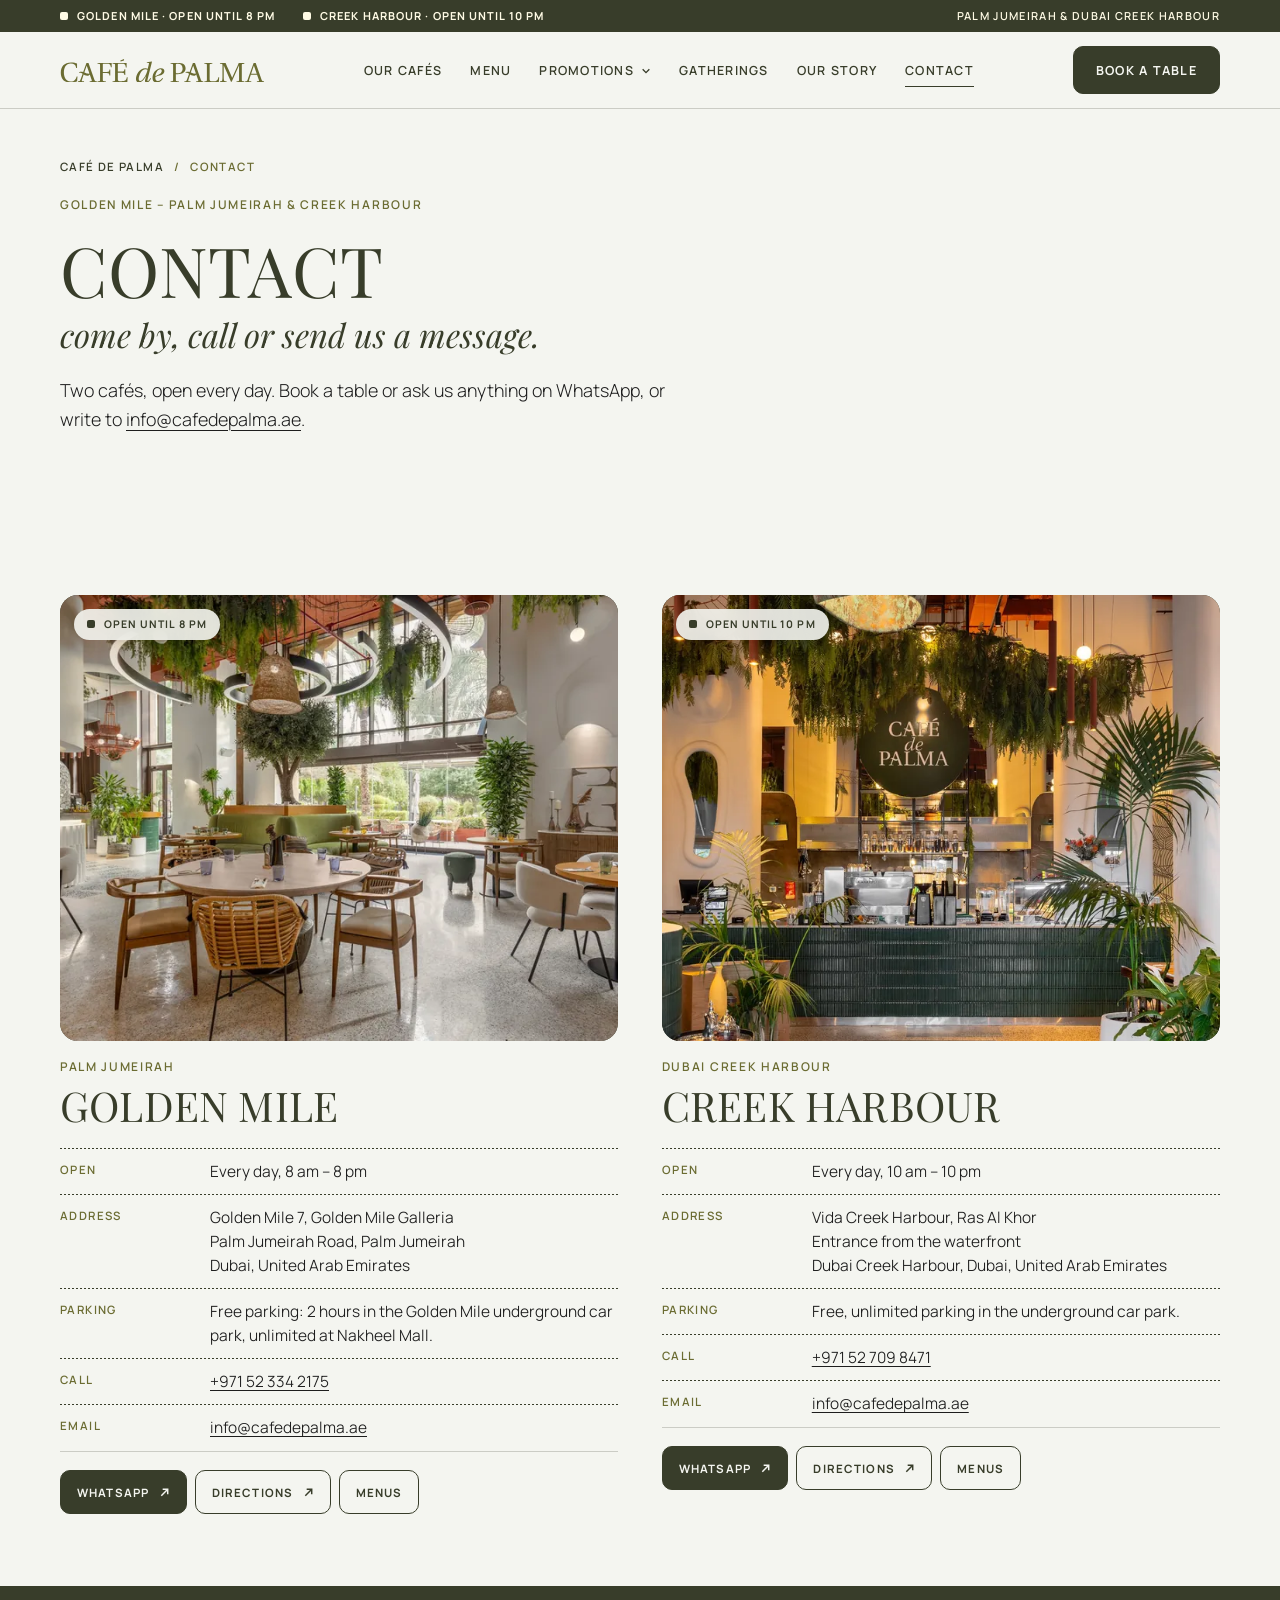
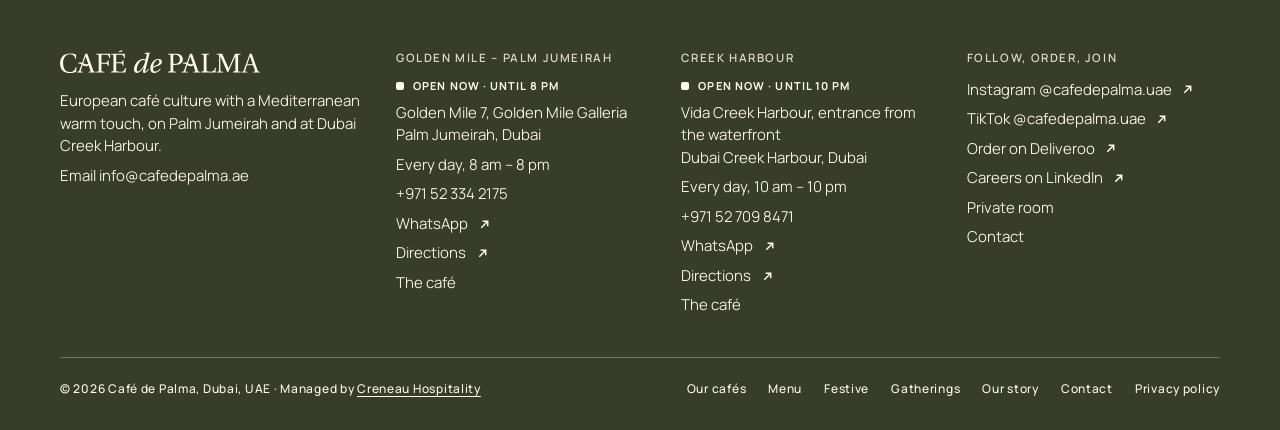
==== commit a90cd7bb: "new" ====
--- a/contact/index.html
+++ b/contact/index.html
@@ -42,10 +42,10 @@
 <meta name="twitter:description" content="Contact Café de Palma Dubai: opening hours, addresses, phone, WhatsApp, directions and parking for Golden Mile on Palm Jumeirah and Creek Harbour.">
 <meta name="twitter:image" content="https://cafedepalma.ae/assets/og/home.jpg">
 <meta name="twitter:image:alt" content="Café de Palma in Dubai">
-<link rel="preload" href="/assets/fonts/heuristica-bold.woff2" as="font" type="font/woff2" crossorigin>
+<link rel="preload" href="/assets/fonts/playfair-display-variable.woff2" as="font" type="font/woff2" crossorigin>
 <link rel="preload" href="/assets/fonts/manrope-variable.woff2" as="font" type="font/woff2" crossorigin>
-<link rel="stylesheet" href="/assets/cdp.css?v=1d4d2835d2">
-<script defer src="/assets/cdp.js?v=1d4d2835d2"></script>
+<link rel="stylesheet" href="/assets/cdp.css?v=b73c605a7e">
+<script defer src="/assets/cdp.js?v=b73c605a7e"></script>
 <script type="application/ld+json">
 {
  "@context": "https://schema.org",
@@ -282,8 +282,7 @@
     <nav class="site-nav" id="site-nav" aria-label="Main">
       <a href="/#cafes">Our cafés</a>
       <a href="/menu/">Menu</a>
-      <a href="/halloween/" data-show-until="2026-10-31">Halloween</a>
-      <a href="/festive/">Festive</a>
+      <div class="nav-group"><button type="button" class="nav-parent" aria-expanded="false" aria-controls="nav-promos">Promotions<svg viewBox="0 0 12 12" width="10" height="10" aria-hidden="true"><path d="m2 4 4 4 4-4" fill="none" stroke="currentColor" stroke-width="1.6"/></svg></button><div class="nav-sub" id="nav-promos"><a href="/halloween/" data-show-until="2026-10-31">Halloween</a><a href="/fuel-challenge/" data-show-until="2026-11-29">Palma 30×30 Fuel Challenge</a><a href="/festive/">Festive season</a></div></div>
       <a href="/gatherings/">Gatherings</a>
       <a href="/our-story/">Our story</a>
       <a href="/contact/" aria-current="page">Contact</a>
@@ -303,7 +302,7 @@
       <div class="hero-copy">
         <nav class="crumbs" aria-label="Breadcrumb"><a href="/">Café de Palma</a><span aria-hidden="true">/</span><span aria-current="page">Contact</span></nav>
         <p class="eyebrow">Golden Mile – Palm Jumeirah &amp; Creek Harbour</p>
-        <h1 class="lockup " id="h-contact"><span class="lockup__upper">Contact</span><span class="lockup__lower">Come by, call or send us a message.</span></h1>
+        <h1 class="lockup " id="h-contact"><span class="lockup__upper">Contact</span><span class="lockup__lower">come by, call or send us a message.</span></h1>
         <p class="lead">Two cafés, open every day. Book a table or ask us anything on WhatsApp, or write to <a href="mailto:info@cafedepalma.ae">info@cafedepalma.ae</a>.</p>
       </div>
     </div>
@@ -394,11 +393,12 @@
       </div>
     </div>
     <div class="foot-bottom">
-      <span>&copy; <span data-year>2026</span> Café de Palma, Dubai, UAE &middot; Managed by Creneau Hospitality</span>
+      <span>&copy; <span data-year>2026</span> Café de Palma, Dubai, UAE &middot; Managed by <a href="https://www.creneauhospitality.com/" target="_blank" rel="noopener">Creneau Hospitality<span class="sr-only"> (opens in a new tab)</span></a></span>
       <nav aria-label="Footer">
         <a href="/#cafes">Our cafés</a>
         <a href="/menu/">Menu</a>
         <a href="/halloween/" data-show-until="2026-10-31">Halloween</a>
+        <a href="/fuel-challenge/" data-show-until="2026-11-29">Fuel Challenge</a>
         <a href="/festive/">Festive</a>
         <a href="/gatherings/">Gatherings</a>
         <a href="/our-story/">Our story</a>
--- a/assets/cdp.css
+++ b/assets/cdp.css
@@ -12,6 +12,15 @@
 @font-face{font-family:"Heuristica";src:url("fonts/heuristica-bold.woff2") format("woff2");font-weight:700;font-style:normal;font-display:swap}
 @font-face{font-family:"Playfair Display";src:url("fonts/playfair-display-variable.woff2") format("woff2");font-weight:400 900;font-style:normal;font-display:swap}
 @font-face{font-family:"Playfair Display";src:url("fonts/playfair-display-italic-variable.woff2") format("woff2");font-weight:400 900;font-style:italic;font-display:swap}
+/* Cygre (brand paragraph face, by RandomMaerks) is a licensed font: it is used when installed on the device, and the
+   licensed web files can be added as fonts/cygre-light.woff2 and fonts/cygre-book.woff2 (see the commented rules). Manrope stands in until then. */
+@font-face{font-family:"Cygre";src:local("Cygre Light"),local("Cygre-Light");font-weight:300;font-style:normal;font-display:swap}
+@font-face{font-family:"Cygre";src:local("Cygre Book"),local("Cygre-Book");font-weight:350;font-style:normal;font-display:swap}
+@font-face{font-family:"Cygre";src:local("Cygre Medium"),local("Cygre-Medium");font-weight:500;font-style:normal;font-display:swap}
+@font-face{font-family:"Cygre";src:local("Cygre SemiBold"),local("Cygre-SemiBold");font-weight:600;font-style:normal;font-display:swap}
+@font-face{font-family:"Cygre";src:local("Cygre Bold"),local("Cygre-Bold");font-weight:700;font-style:normal;font-display:swap}
+/* @font-face{font-family:"Cygre";src:url("fonts/cygre-light.woff2") format("woff2");font-weight:300;font-display:swap}
+   @font-face{font-family:"Cygre";src:url("fonts/cygre-book.woff2") format("woff2");font-weight:350;font-display:swap} */
 @font-face{font-family:"Manrope";src:url("fonts/manrope-variable.woff2") format("woff2");font-weight:200 800;font-style:normal;font-display:swap}
 
 :root{
@@ -42,7 +51,7 @@
   --focus:#383D2A;
 
   /* type */
-  --serif:Heuristica, Utopia, Georgia, "Times New Roman", serif;
+  --serif:"Playfair Display", Georgia, "Times New Roman", serif;
   --display:"Playfair Display", Georgia, "Times New Roman", serif;
   --sans:Cygre, Manrope, system-ui, -apple-system, "Segoe UI", sans-serif;
   --fs-hero:clamp(46px, 6.4vw, 92px);
@@ -71,7 +80,7 @@
 /* ---------- base ---------- */
 *,*::before,*::after{box-sizing:border-box}
 html{-webkit-text-size-adjust:100%;scroll-padding-top:calc(var(--header-h) + 16px + env(safe-area-inset-top,0px))}
-body{margin:0;background:var(--surface);color:var(--ink);font:400 17px/1.6 var(--sans);-webkit-font-smoothing:antialiased;text-rendering:optimizeLegibility;font-variant-numeric:lining-nums}
+body{margin:0;background:var(--surface);color:var(--ink);font:350 17px/1.65 var(--sans);-webkit-font-smoothing:antialiased;text-rendering:optimizeLegibility;font-variant-numeric:lining-nums}
 img{display:block;max-width:100%;height:auto}
 h1,h2,h3,h4,p,ul,ol,dl,dd,figure,blockquote,address{margin:0}
 ul,ol{padding:0;list-style:none}
@@ -729,3 +738,74 @@
 .peek__title{font:700 clamp(30px,3vw,42px)/1.05 var(--serif)}
 .peek__text{font-size:15.5px;line-height:1.5;opacity:.92}
 .peek .link-caps{margin-top:4px;color:#FFFBE5}
+.foot-bottom span>a{text-decoration:underline;text-underline-offset:3px}
+
+/* ================= brand typography: Playfair Display capitals for headlines, Playfair italic lower case
+   for sub headlines, Cygre Light/Book for running text ================= */
+h1,h2{font-family:var(--display);font-weight:400;text-transform:uppercase;letter-spacing:.005em;line-height:1}
+h3,h4{font-family:var(--display);font-weight:600}
+.lockup__upper{font-weight:400}
+.lockup__lower,.spooky__lower,.menu-lockup__lower,.lockup__lower *{text-transform:none;letter-spacing:0}
+.cafe-title,.peek__title,.room-card .lockup__upper{font-family:var(--display);font-weight:400;text-transform:uppercase}
+.hero-x h1{font-size:clamp(44px,6.2vw,92px);line-height:.96;letter-spacing:0}
+.page-hero h1{font-size:clamp(42px,5.4vw,78px)}
+.sec-head .lockup{font-size:clamp(32px,4vw,54px)}
+.hx-name,.pk-price,.mp-course,.room-facts dd{font-family:var(--display);font-weight:600}
+.brand-values summary{font-family:var(--display);font-weight:500}
+p,li,dd,address{font-weight:inherit}
+.lead,.sec-head__intro,.philosophy{font-weight:300}
+strong,b{font-weight:600}
+
+/* header: Promotions with its sub menu */
+.nav-group{position:relative;display:flex;align-items:center}
+.nav-parent{display:inline-flex;align-items:center;gap:7px;padding:10px 0 8px;border:0;border-bottom:1.5px solid transparent;border-radius:0;background:none;font:inherit;letter-spacing:inherit;text-transform:inherit;color:var(--ink-strong);cursor:pointer}
+.nav-parent:hover,.nav-parent[data-current]{border-bottom-color:var(--ink-strong)}
+.nav-parent svg{transition:transform .2s ease}
+.nav-sub{position:absolute;top:100%;left:-20px;z-index:60;display:none;flex-direction:column;min-width:280px;padding:8px 20px;border:1px solid var(--line);border-radius:14px;background:var(--surface);box-shadow:0 20px 44px rgba(29,29,29,.14)}
+.nav-sub::before{content:"";position:absolute;left:0;right:0;top:-12px;height:12px}
+.nav-group:hover .nav-sub,.nav-group:focus-within .nav-sub,.nav-group.is-open .nav-sub{display:flex}
+.nav-group:hover .nav-parent svg,.nav-group.is-open .nav-parent svg{transform:rotate(180deg)}
+.site-nav .nav-sub a{padding:13px 0;border-bottom:1px solid var(--line);white-space:nowrap}
+.site-nav .nav-sub a:last-child{border-bottom:0}
+.site-nav .nav-sub a:hover{color:var(--ink-brand);border-bottom-color:var(--line)}
+.site-nav .nav-sub a[aria-current]{text-decoration:underline;text-underline-offset:4px}
+.nav-sub a[hidden]{display:none}
+@media (max-width:1080px){
+  .nav-group{flex-direction:column;align-items:stretch}
+  .nav-parent{padding:15px 0;cursor:default;font-size:13.5px;background:linear-gradient(to right,var(--rule) 50%,transparent 0) 0 100%/4px 1px repeat-x}
+  .nav-parent:hover,.nav-parent[data-current]{border-bottom-color:transparent}
+  .nav-parent svg{display:none}
+  .nav-sub,.nav-group:hover .nav-sub{position:static;display:flex;min-width:0;padding:0 0 0 18px;border:0;border-radius:0;background:none;box-shadow:none}
+  .site-nav .nav-sub a{white-space:normal;border-bottom:0}
+}
+
+/* home promotions: three cards */
+.peek-grid{grid-template-columns:repeat(auto-fit,minmax(min(100%,300px),1fr))}
+.peek__title{font-size:clamp(26px,2.4vw,34px)}
+
+/* Palma 30x30 Fuel Challenge */
+.fuel-band{padding-block:var(--sec-pad)}
+.fuel-band .sec-head__intro{color:rgba(255,251,229,.88)}
+.rw-track{position:relative;padding-top:8px}
+.rw-bar{position:relative;height:10px;margin:0 0 28px;border-radius:999px;background:linear-gradient(90deg,#F6D7C1 0,#F2A26B 40%,#E57D37 100%)}
+.rw-list{display:grid;grid-template-columns:repeat(4,minmax(0,1fr));gap:var(--gap)}
+.rw{display:flex;flex-direction:column;gap:8px;padding-top:18px;border-top:1px solid rgba(255,251,229,.3)}
+.rw-n{display:grid;place-items:center;width:52px;height:52px;border-radius:50%;background:#E57D37;color:#1D1D1D;font:700 19px/1 var(--sans)}
+.rw-t{font:400 clamp(22px,2vw,28px)/1.1 var(--display);text-transform:uppercase;color:#FFFBE5}
+.rw-d{font-size:15.5px;line-height:1.5;color:rgba(255,251,229,.88)}
+.fm-grid{display:grid;grid-template-columns:repeat(2,minmax(0,1fr));gap:clamp(28px,4vw,56px) clamp(32px,5vw,80px);align-items:start}
+.fm-sec h3{margin-bottom:6px;font:400 clamp(22px,2vw,28px)/1.1 var(--display);text-transform:uppercase;color:var(--ink-strong)}
+.fm-sec--box{padding:20px 24px;border:1.5px dashed var(--rule);border-radius:var(--radius-media)}
+.fm-item{padding-block:14px;border-bottom:1px solid var(--line)}
+.fm-item:last-child{border-bottom:0}
+.fm-top{display:flex;align-items:baseline;gap:10px}
+.fm-top h4{font:600 18px/1.25 var(--sans);color:var(--ink)}
+.fm-tag{padding:2px 8px;border:1px solid var(--line);border-radius:999px;font:600 10.5px/1.5 var(--sans);letter-spacing:.08em;text-transform:uppercase;color:var(--ink-brand);white-space:nowrap}
+.fm-dots{flex:1;border-bottom:1px dotted var(--line);transform:translateY(-4px)}
+.fm-price{font:600 18px/1 var(--sans);color:var(--ink-strong)}
+.fm-desc{margin-top:3px;font-style:italic;font-size:15px;color:var(--ink-meta)}
+.fm-macros{display:flex;flex-wrap:wrap;gap:4px 14px;margin-top:6px;font:600 12px/1.4 var(--sans);letter-spacing:.04em;color:#C8612A}
+.fm-foot{display:flex;flex-wrap:wrap;align-items:center;justify-content:space-between;gap:20px 40px;margin-top:clamp(32px,4vw,48px);padding-top:24px;border-top:1px solid var(--line)}
+.fm-foot .note{max-width:60ch}
+@media (max-width:900px){.rw-list{grid-template-columns:repeat(2,minmax(0,1fr))}.fm-grid{grid-template-columns:minmax(0,1fr)}}
+@media (max-width:520px){.rw-list{grid-template-columns:minmax(0,1fr)}.rw-bar{display:none}}
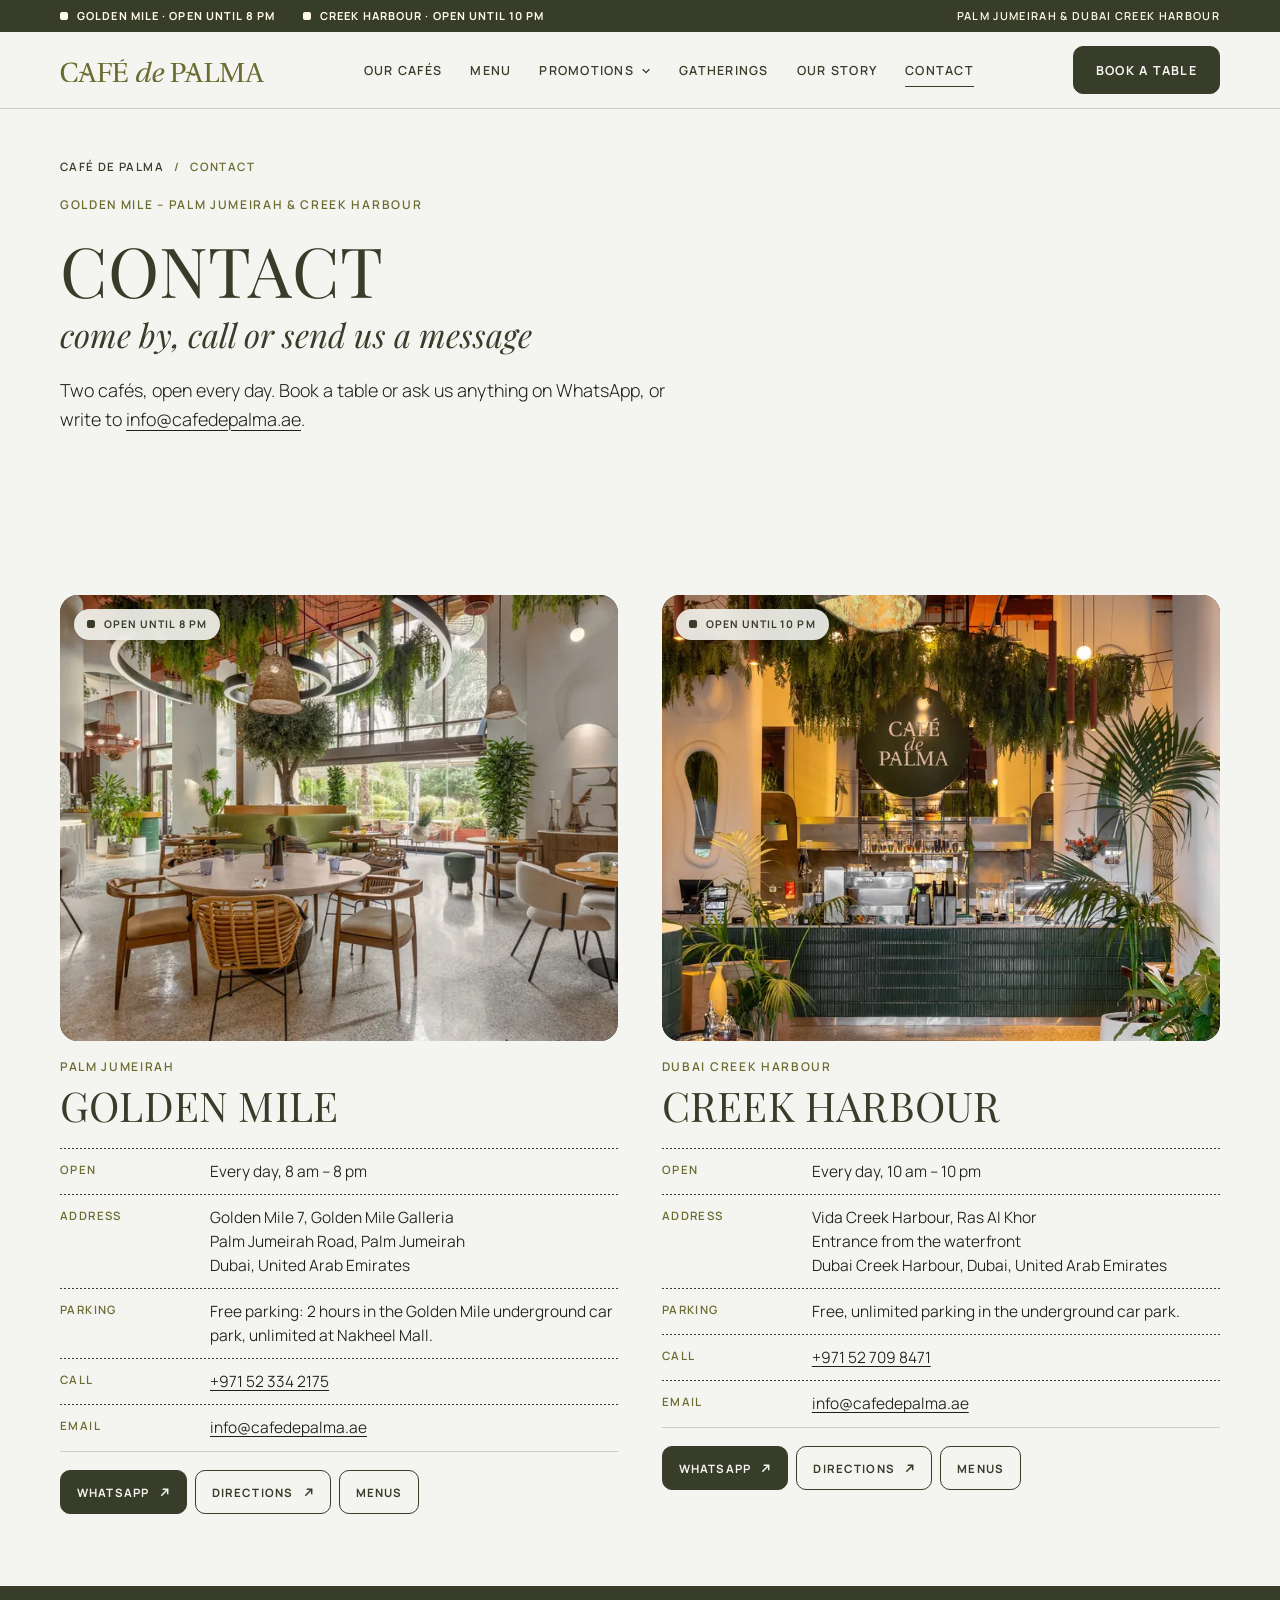
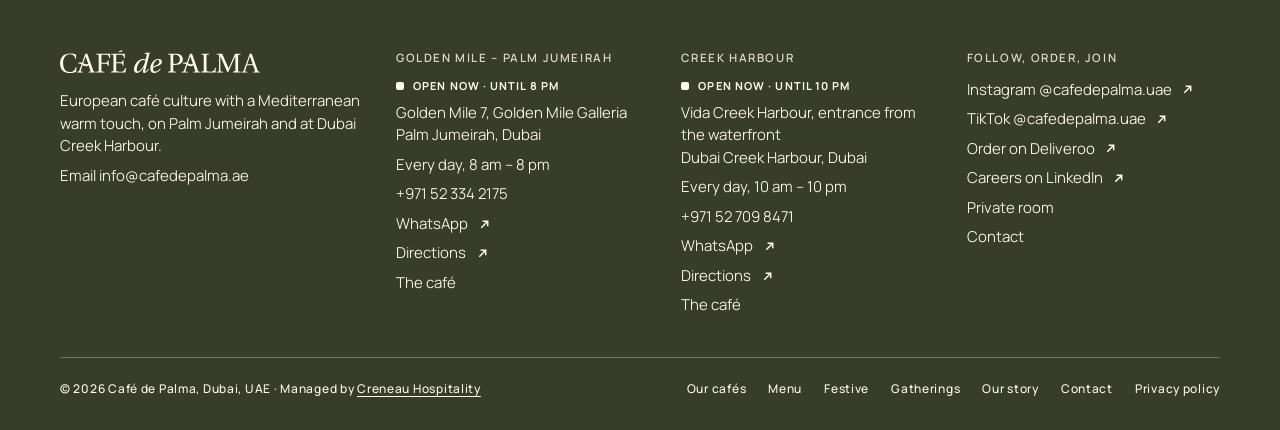
==== commit bde3a29c: "new" ====
--- a/contact/index.html
+++ b/contact/index.html
@@ -44,8 +44,8 @@
 <meta name="twitter:image:alt" content="Café de Palma in Dubai">
 <link rel="preload" href="/assets/fonts/playfair-display-variable.woff2" as="font" type="font/woff2" crossorigin>
 <link rel="preload" href="/assets/fonts/manrope-variable.woff2" as="font" type="font/woff2" crossorigin>
-<link rel="stylesheet" href="/assets/cdp.css?v=b73c605a7e">
-<script defer src="/assets/cdp.js?v=b73c605a7e"></script>
+<link rel="stylesheet" href="/assets/cdp.css?v=5d5cc2a29e">
+<script defer src="/assets/cdp.js?v=5d5cc2a29e"></script>
 <script type="application/ld+json">
 {
  "@context": "https://schema.org",
@@ -302,7 +302,7 @@
       <div class="hero-copy">
         <nav class="crumbs" aria-label="Breadcrumb"><a href="/">Café de Palma</a><span aria-hidden="true">/</span><span aria-current="page">Contact</span></nav>
         <p class="eyebrow">Golden Mile – Palm Jumeirah &amp; Creek Harbour</p>
-        <h1 class="lockup " id="h-contact"><span class="lockup__upper">Contact</span><span class="lockup__lower">come by, call or send us a message.</span></h1>
+        <h1 class="lockup " id="h-contact"><span class="lockup__upper">Contact</span><span class="lockup__lower">come by, call or send us a message</span></h1>
         <p class="lead">Two cafés, open every day. Book a table or ask us anything on WhatsApp, or write to <a href="mailto:info@cafedepalma.ae">info@cafedepalma.ae</a>.</p>
       </div>
     </div>
--- a/assets/cdp.css
+++ b/assets/cdp.css
@@ -809,3 +809,21 @@
 .fm-foot .note{max-width:60ch}
 @media (max-width:900px){.rw-list{grid-template-columns:repeat(2,minmax(0,1fr))}.fm-grid{grid-template-columns:minmax(0,1fr)}}
 @media (max-width:520px){.rw-list{grid-template-columns:minmax(0,1fr)}.rw-bar{display:none}}
+/* festive menus */
+.fx-menu{gap:6px}
+.fx-course{padding-top:18px}
+.fx-head{display:flex;align-items:baseline;gap:10px;padding-bottom:8px;border-bottom:1px solid var(--line);font:400 18px/1.2 var(--display);text-transform:uppercase;letter-spacing:.04em;color:var(--ink-strong)}
+.fx-head em{font-size:15px;text-transform:none;letter-spacing:0;color:var(--ink-brand)}
+.fx-menu ul{margin-top:0}
+.fx-menu li{display:flex;flex-direction:column;gap:2px;align-items:stretch;padding-block:11px;border-bottom:1px dotted var(--line)}
+.fx-menu li:last-child{border-bottom:0}
+.fx-name{font:600 16.5px/1.3 var(--sans);color:var(--ink)}
+.fx-desc{font-style:italic;font-size:14.5px;line-height:1.45;color:var(--ink-meta)}
+/* festive menus as pop-ups */
+dialog.fx-dialog{width:min(640px,calc(100vw - 24px));max-height:calc(100dvh - 32px);padding:0;border:0;border-radius:var(--radius-media);background:var(--surface-2);color:var(--ink);overflow:auto;overscroll-behavior:contain}
+dialog.fx-dialog::backdrop{background:rgba(29,29,29,.6)}
+dialog.fx-dialog .fx-menu{position:relative;border:0;border-radius:0}
+.fx-close{position:absolute;top:16px;right:16px}
+.fx-note{margin-top:16px}
+.fx-menu .actions{margin-top:6px}
+.fest .actions .btn-line{order:0}
